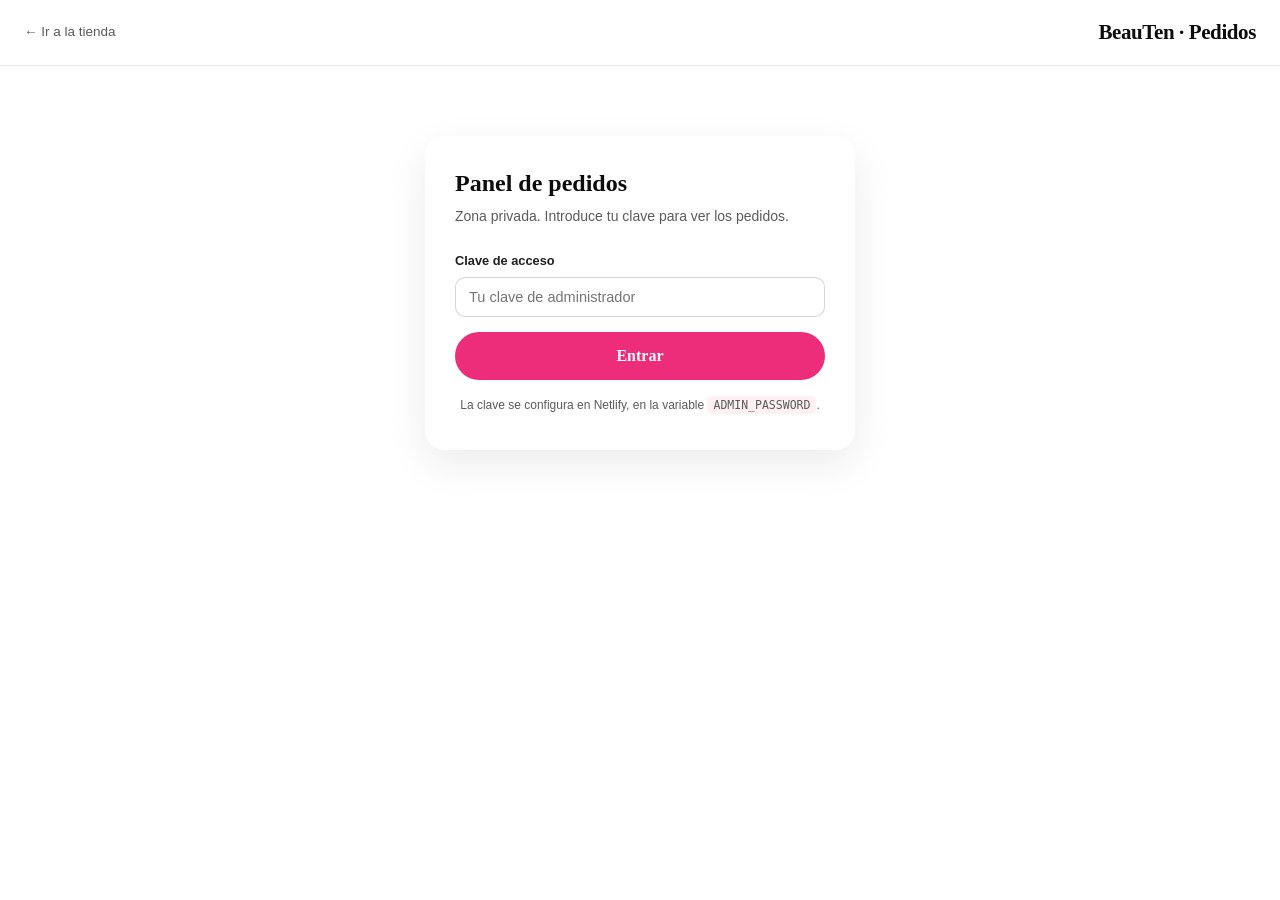
==== admin.html @ 7388a881 "BeauTen Colombia - migracion a GitHub Pages (20 productos)" ====
<!DOCTYPE html>
<html lang="es">
<head>
<meta charset="UTF-8">
<meta name="viewport" content="width=device-width, initial-scale=1">
<meta name="robots" content="noindex, nofollow">
<title>Pedidos — BeauTen</title>
<link rel="stylesheet" href="css/style.css">
</head>
<script src="js/config.js"></script>
<body data-pagina="admin">

<header class="checkout-top">
  <div class="container checkout-top-inner">
    <a href="index.html" class="checkout-volver">&larr; Ir a la tienda</a>
    <span class="checkout-marca">BeauTen · Pedidos</span>
  </div>
</header>

<main class="section admin-pagina">
  <div class="container">

    <!-- ============ ACCESO ============ -->
    <div id="acceso" class="admin-caja">
      <h1>Panel de pedidos</h1>
      <p class="admin-sub">Zona privada. Introduce tu clave para ver los pedidos.</p>
      <form id="formClave" class="admin-form">
        <label class="campo">
          <span>Clave de acceso</span>
          <input type="password" id="clave" autocomplete="current-password" required placeholder="Tu clave de administrador">
        </label>
        <div class="checkout-error" id="accesoError" hidden></div>
        <button type="submit" class="btn-pill checkout-pagar" id="btnEntrar">Entrar</button>
      </form>
      <p class="admin-nota">La clave se configura en Netlify, en la variable <code>ADMIN_PASSWORD</code>.</p>
    </div>

    <!-- ============ PANEL ============ -->
    <div id="panel" hidden>
      <div class="admin-cabecera">
        <h1>Pedidos pagados</h1>
        <div class="admin-acciones">
          <label class="admin-selector">
            Periodo
            <select id="dias">
              <option value="7">Últimos 7 días</option>
              <option value="30">Últimos 30 días</option>
              <option value="90" selected>Últimos 90 días</option>
              <option value="365">Último año</option>
            </select>
          </label>
          <button type="button" class="btn-pill btn-small" id="btnRefrescar">Actualizar</button>
          <button type="button" class="btn-pill btn-small" id="btnCsv">Exportar CSV para Dropi</button>
          <button type="button" class="btn-pill btn-small btn-secundario" id="btnSalir">Salir</button>
        </div>
      </div>

      <div class="admin-resumen" id="resumen"></div>

      <div class="admin-filtros" id="filtros">
        <button type="button" class="pill active" data-estado="all">Todos</button>
        <button type="button" class="pill" data-estado="approved">Aprobados</button>
        <button type="button" class="pill" data-estado="pending">Pendientes</button>
        <button type="button" class="pill" data-estado="rejected">Rechazados</button>
      </div>

      <div class="admin-tabla-caja">
        <table class="admin-tabla" id="tabla">
          <thead>
            <tr>
              <th>Fecha</th><th>Estado</th><th>Cliente</th><th>Teléfono</th>
              <th>Documento</th><th>Dirección</th><th>Ciudad</th><th>Productos</th><th>Total</th>
            </tr>
          </thead>
          <tbody id="cuerpo"></tbody>
        </table>
        <p class="admin-vacio" id="vacio" hidden>No hay pedidos en este periodo.</p>
      </div>
    </div>

  </div>
</main>

<script>
(function () {
  'use strict';

  var CLAVE_SESION = 'beauten_admin_clave';
  var pedidos = [];
  var filtro = 'all';

  var $ = function (id) { return document.getElementById(id); };

  function cop(n) { return '$' + Number(n || 0).toLocaleString('es-CO'); }

  function esc(s) {
    return String(s == null ? '' : s).replace(/[&<>"]/g, function (c) {
      return { '&': '&amp;', '<': '&lt;', '>': '&gt;', '"': '&quot;' }[c];
    });
  }

  function fechaBonita(f) {
    if (!f) return '—';
    var d = new Date(f);
    if (isNaN(d.getTime())) return esc(f);
    return d.toLocaleDateString('es-CO', { day: '2-digit', month: 'short' }) + ' ' +
           d.toLocaleTimeString('es-CO', { hour: '2-digit', minute: '2-digit' });
  }

  var ETIQUETA = {
    approved: { txt: 'Aprobado', cls: 'ok' },
    pending: { txt: 'Pendiente', cls: 'warn' },
    in_process: { txt: 'En proceso', cls: 'warn' },
    authorized: { txt: 'Autorizado', cls: 'warn' },
    rejected: { txt: 'Rechazado', cls: 'error' },
    cancelled: { txt: 'Cancelado', cls: 'error' },
    refunded: { txt: 'Devuelto', cls: 'error' }
  };

  function pintarResumen(r) {
    var el = $('resumen');
    if (!r) { el.innerHTML = ''; return; }
    el.innerHTML =
      tarjeta('Pedidos', r.total_pedidos, '') +
      tarjeta('Aprobados', r.aprobados, 'ok') +
      tarjeta('Pendientes', r.pendientes, 'warn') +
      tarjeta('Rechazados', r.rechazados, 'error') +
      tarjeta('Recaudado', cop(r.recaudado), 'ok') +
      (r.otros_cobros_ignorados > 0
        ? tarjeta('Otros cobros ignorados', r.otros_cobros_ignorados, '')
        : '');
  }

  function tarjeta(titulo, valor, clase) {
    return '<div class="admin-tarjeta ' + clase + '"><span>' + esc(titulo) + '</span><strong>' + esc(valor) + '</strong></div>';
  }

  function pintarTabla() {
    var visibles = pedidos.filter(function (p) {
      if (filtro === 'all') return true;
      if (filtro === 'pending') return p.estado === 'pending' || p.estado === 'in_process' || p.estado === 'authorized';
      return p.estado === filtro;
    });

    $('vacio').hidden = visibles.length > 0;

    $('cuerpo').innerHTML = visibles.map(function (p) {
      var e = ETIQUETA[p.estado] || { txt: p.estado, cls: '' };
      return '<tr>' +
        '<td>' + fechaBonita(p.fecha) + '</td>' +
        '<td><span class="estado-chip ' + e.cls + '">' + esc(e.txt) + '</span></td>' +
        '<td>' + esc(p.cliente) + '</td>' +
        '<td>' + esc(p.telefono) + '</td>' +
        '<td>' + esc(p.documento) + '</td>' +
        '<td>' + esc(p.direccion) + '</td>' +
        '<td>' + esc(p.ciudad) + (p.departamento ? ', ' + esc(p.departamento) : '') + '</td>' +
        '<td class="admin-prod">' + esc(p.items_detalle || '—') + '</td>' +
        '<td><strong>' + cop(p.monto) + '</strong></td>' +
      '</tr>';
    }).join('');
  }

  /* ---------- Exportación CSV formato oficial Dropi ---------- */
  var CSV_HEADERS = [
    'NOMBRES', 'APELLIDOS', 'DIRECCIÓN Y BARRIO', 'DEPARTAMENTO', 'CIUDAD',
    'TELÉFONO', 'ID DE PRODUCTO', 'CANTIDAD', 'PRECIO TOTAL (SIN PUNTOS NI COMAS)',
    'CON RECAUDO', 'NOTA', 'EMAIL (OPCIONAL)', 'ID DE VARIABLE (OPCIONAL)',
    'CODIGO POSTAL (OPCIONAL)', 'TRANSPORTADORA (OPCIONAL)', 'CEDULA (OPCIONAL)',
    'COLONIA (OBLIGATORIO SOLO PARA QUIKEN)', 'SEGURO (SOLO APLICA PARA ENVIA)'
  ];

  function csvEscape(v) {
    var s = v == null ? '' : String(v);
    return /[",;\n]/.test(s) ? '"' + s.replace(/"/g, '""') + '"' : s;
  }

  function partirNombre(nombre) {
    var partes = String(nombre || '').trim().split(/\s+/);
    if (partes.length === 1) return { nombres: partes[0] || '', apellidos: '' };
    return { nombres: partes[0], apellidos: partes.slice(1).join(' ') };
  }

  $('btnCsv').addEventListener('click', function () {
    var aprobados = pedidos.filter(function (p) { return p.estado === 'approved'; });
    if (!aprobados.length) {
      alert('No hay pedidos APROBADOS en este periodo. Solo se exportan los pagados.');
      return;
    }
    var filas = aprobados.map(function (p) {
      var n = partirNombre(p.cliente);
      return [
        n.nombres, n.apellidos, p.direccion, p.departamento, p.ciudad,
        p.telefono, p.item_id || '', p.item_cantidad || 1,
        String(Math.round(Number(p.monto) || 0)),
        '0',
        (p.items_detalle || '') + (p.notas ? ' | ' + p.notas : ''),
        p.email || '', '', '', '', p.documento || '', '', ''
      ].map(csvEscape).join(';');
    });
    var contenido = '\uFEFF' + CSV_HEADERS.join(';') + '\n' + filas.join('\n');
    var blob = new Blob([contenido], { type: 'text/csv;charset=utf-8;' });
    var url = URL.createObjectURL(blob);
    var a = document.createElement('a');
    a.href = url;
    a.download = 'pedidos-beauten-dropi-' + new Date().toISOString().slice(0, 10) + '.csv';
    document.body.appendChild(a);
    a.click();
    document.body.removeChild(a);
    URL.revokeObjectURL(url);
  });

  /* ---------- Carga de datos ---------- */
  function cargar(clave) {
    var dias = $('dias').value;
    return fetch(beautenUrl('/api/admin-pedidos?dias=' + encodeURIComponent(dias)), {
      headers: { 'x-admin-clave': clave }
    }).then(function (r) {
      return r.json().then(function (d) { return { ok: r.ok, status: r.status, d: d }; });
    });
  }

  function entrar(clave) {
    $('btnEntrar').disabled = true;
    $('btnEntrar').textContent = 'Comprobando…';
    $('accesoError').hidden = true;

    cargar(clave).then(function (res) {
      $('btnEntrar').disabled = false;
      $('btnEntrar').textContent = 'Entrar';

      if (!res.ok) {
        $('accesoError').textContent = (res.d && res.d.error) || 'No se pudo entrar.';
        $('accesoError').hidden = false;
        return;
      }

      try { sessionStorage.setItem(CLAVE_SESION, clave); } catch (e) {}
      pedidos = (res.d.pedidos || []).map(function (p) { return p; });
      pintarResumen(res.d.resumen);
      pintarTabla();
      $('acceso').hidden = true;
      $('panel').hidden = false;
    }).catch(function () {
      $('btnEntrar').disabled = false;
      $('btnEntrar').textContent = 'Entrar';
      $('accesoError').textContent = 'No pudimos conectar. Revisa tu conexión.';
      $('accesoError').hidden = false;
    });
  }

  $('formClave').addEventListener('submit', function (e) {
    e.preventDefault();
    entrar($('clave').value);
  });

  $('btnRefrescar').addEventListener('click', function () {
    var clave = sessionStorage.getItem(CLAVE_SESION);
    if (clave) entrar(clave);
  });

  $('dias').addEventListener('change', function () {
    var clave = sessionStorage.getItem(CLAVE_SESION);
    if (clave) entrar(clave);
  });

  $('filtros').addEventListener('click', function (e) {
    var b = e.target.closest('.pill');
    if (!b) return;
    filtro = b.dataset.estado;
    $('filtros').querySelectorAll('.pill').forEach(function (p) { p.classList.remove('active'); });
    b.classList.add('active');
    pintarTabla();
  });

  $('btnSalir').addEventListener('click', function () {
    try { sessionStorage.removeItem(CLAVE_SESION); } catch (e) {}
    pedidos = [];
    $('panel').hidden = true;
    $('acceso').hidden = false;
    $('clave').value = '';
  });

  /* Si ya había sesión, entra solo */
  var guardada = null;
  try { guardada = sessionStorage.getItem(CLAVE_SESION); } catch (e) {}
  if (guardada) entrar(guardada);
})();
</script>
</body>
</html>
---- css/style.css ----
/* ============================================================
   BeauTen Colombia — PWA
   Sistema de diseño inspirado en la plantilla "Beauten" (ThemeWolfs)
   Paleta: #FAF9F6 / #FFEFF2 / #FFF0F3 / #0C0C0C / #EE2D7A / #F2C94C
   Tipografía: Playfair Display (títulos) + Lato (cuerpo)
   ============================================================ */

:root {
  --white: #FFFFFF;
  --bg: #FAF9F6;
  --pink-bg: #FFEFF2;
  --pink-soft: #FFF0F3;
  --ink: #0C0C0C;
  --accent: #EE2D7A;
  --accent-dark: #d11f67;
  --gray-mid: #5B5B5B;
  --gray-dark: #333333;
  --star: #F2C94C;
  --dark: #202020;
  --line: #E8E2DE;
  --serif: 'Playfair Display', Georgia, serif;
  --sans: 'Lato', Arial, sans-serif;
  --radius: 20px;
  --radius-sm: 16px;
  --shadow: 0 14px 40px rgba(12, 12, 12, 0.08);
  --shadow-lg: 0 24px 60px rgba(12, 12, 12, 0.12);
  --container: 1280px;
  --header-h: 84px;
}

* { margin: 0; padding: 0; box-sizing: border-box; }
[hidden] { display: none !important; }
html { scroll-behavior: smooth; -webkit-text-size-adjust: 100%; }
body {
  font-family: var(--sans);
  font-size: 16px;
  line-height: 1.65;
  color: var(--ink);
  background: var(--white);
  overflow-x: hidden;
}
img { max-width: 100%; display: block; }
a { color: inherit; text-decoration: none; }
ul { list-style: none; }
button { font-family: inherit; cursor: pointer; border: none; background: none; }
.container { width: min(var(--container), 100% - 48px); margin-inline: auto; }
.eyebrow {
  font-family: var(--sans);
  font-size: 15px;
  font-weight: 700;
  letter-spacing: 3px;
  text-transform: uppercase;
  color: var(--accent);
  margin-bottom: 14px;
}
h1, h2, h3, h4 { font-family: var(--serif); font-weight: 700; line-height: 1.15; color: var(--ink); }
.section { padding: 96px 0; }
.section-head { text-align: center; max-width: 640px; margin: 0 auto 52px; }
.section-head h2 { font-size: clamp(30px, 4vw, 44px); }
.section-head .eyebrow { margin-bottom: 10px; }

/* ---------- Header ---------- */
.site-header {
  position: sticky; top: 0; z-index: 100;
  background: rgba(250, 249, 246, 0.92);
  backdrop-filter: blur(10px);
  -webkit-backdrop-filter: blur(10px);
  border-bottom: 1px solid rgba(12,12,12,0.06);
  height: var(--header-h);
}
.header-inner { display: flex; align-items: center; justify-content: space-between; height: 100%; gap: 16px; }
.brand img { height: 32px; width: auto; }
.main-nav ul { display: flex; gap: 30px; }
.main-nav a {
  font-size: 14.5px; font-weight: 600; letter-spacing: 0.2px;
  color: var(--ink); padding: 8px 0; position: relative;
}
.main-nav a::after {
  content: ""; position: absolute; left: 0; bottom: 2px;
  width: 0; height: 2px; border-radius: 2px;
  background: var(--accent); transition: width 0.3s ease;
}
.main-nav a:hover::after, .main-nav a.active::after { width: 100%; }
.header-actions { display: flex; align-items: center; gap: 10px; }
.icon-btn {
  width: 42px; height: 42px; border-radius: 50%;
  display: inline-flex; align-items: center; justify-content: center;
  color: var(--ink); position: relative; transition: background 0.3s;
}
.icon-btn:hover { background: var(--pink-bg); }
.cart-badge {
  position: absolute; top: 2px; right: 0;
  background: #E53935; color: #fff;
  font-size: 10px; font-weight: 700;
  min-width: 16px; height: 16px; border-radius: 8px;
  display: flex; align-items: center; justify-content: center;
  padding: 0 4px;
}
.nav-toggle {
  display: none; flex-direction: column; gap: 5px;
  width: 42px; height: 42px; border-radius: 50%;
  background: var(--accent); align-items: center; justify-content: center;
}
.nav-toggle span { width: 16px; height: 2px; background: #fff; border-radius: 2px; transition: 0.3s; }

/* ---------- Barra de promoción en movimiento ---------- */
.marquesina {
  background: var(--accent); color: #fff;
  overflow: hidden; position: relative;
}
.marquesina-track {
  display: flex; width: max-content;
  animation: marquesina-desliza 42s linear infinite;
  will-change: transform;
}
.marquesina-grupo { display: flex; align-items: center; white-space: nowrap; padding: 9px 0; }
.marquesina-grupo > span { padding: 0 16px; font-size: 12.5px; letter-spacing: 0.2px; }
.marquesina-grupo > span[aria-hidden="true"] { padding: 0; opacity: 0.55; }
.marquesina-grupo strong { font-weight: 800; }
.marquesina-reloj { font-weight: 800; font-variant-numeric: tabular-nums; }
/* El track lleva el contenido DUPLICADO: al desplazarse la mitad de su ancho
   el segundo grupo queda justo donde empezó el primero, y el bucle no salta. */
@keyframes marquesina-desliza {
  from { transform: translateX(0); }
  to { transform: translateX(-50%); }
}
@media (prefers-reduced-motion: reduce) {
  .marquesina-track { animation: none; }
}
@media (max-width: 560px) {
  .marquesina-grupo > span { font-size: 11.5px; padding: 0 12px; }
  .marquesina-grupo { padding: 8px 0; }
}

/* ---------- Botones píldora (patrón insignia) ---------- */
/* Fondo por defecto: .btn-pill define color:#fff. Sin un background,
   cualquier botón que no lleve .btn-dark/.btn-pink queda con texto
   blanco sobre fondo blanco, es decir, INVISIBLE. */
.btn-pill {
  background: var(--accent);
  display: inline-flex; align-items: center; gap: 12px;
  border-radius: 90px; padding: 12px 14px 12px 26px;
  font-family: var(--serif); font-size: 15.5px; font-weight: 600;
  color: #fff; transition: transform 0.25s ease, box-shadow 0.25s ease, background 0.25s ease;
  white-space: nowrap;
}
.btn-pill:hover { transform: translateY(-2px); }
.btn-dark { background: var(--ink); }
.btn-dark:hover { box-shadow: 0 12px 26px rgba(12,12,12,0.25); }
.btn-pink { background: var(--accent); }
.btn-pink:hover { background: var(--accent-dark); box-shadow: 0 12px 26px rgba(238,45,122,0.3); }
.btn-circle {
  width: 36px; height: 36px; border-radius: 50%;
  background: var(--accent); color: #fff;
  display: inline-flex; align-items: center; justify-content: center;
  flex: none;
}
.btn-small { padding: 8px 10px 8px 18px; font-size: 13.5px; gap: 8px; }
.btn-small .btn-circle { width: 28px; height: 28px; }
.btn-small .btn-circle svg { width: 13px; height: 13px; }
/* CTA de las tarjetas de producto: la clase .btn-comprar no estaba definida
   en el CSS, asi que el boton no tenia fondo y no se veia. */
.btn-comprar { background: var(--accent); padding: 12px 24px; justify-content: center; font-size: 14.5px; }
.btn-comprar:hover { background: var(--accent-dark); box-shadow: 0 12px 26px rgba(238,45,122,0.3); }
.btn-whatsapp { background: #25D366; padding: 14px 18px 14px 26px; font-size: 16px; }
.btn-whatsapp:hover { background: #1eb657; box-shadow: 0 12px 26px rgba(37,211,102,0.35); }
.install-app-btn {
  display: inline-flex; align-items: center; gap: 10px;
  border-radius: 90px; padding: 13px 26px;
  font-family: var(--serif); font-size: 15px; font-weight: 600;
  color: var(--ink);
  border: 1.5px solid rgba(12,12,12,0.25);
  background: var(--white);
  transition: transform 0.25s ease, border-color 0.25s ease, box-shadow 0.25s ease;
  white-space: nowrap;
}
.install-app-btn:hover { border-color: var(--accent); color: var(--accent); transform: translateY(-2px); box-shadow: 0 10px 22px rgba(238,45,122,0.12); }
.install-app-btn:disabled { opacity: 0.7; cursor: default; transform: none; border-color: rgba(12,12,12,0.15); color: var(--gray-mid); }
.text-link { font-weight: 700; font-size: 14px; color: var(--accent); }
.text-link span { transition: margin 0.25s; display: inline-block; }
.text-link:hover span { margin-left: 6px; }

/* ---------- Hero ---------- */
.hero {
  background: var(--bg);
  position: relative;
  overflow: hidden;
  padding: 90px 0 70px;
}
.hero-grid {
  display: grid;
  grid-template-columns: 1.05fr 0.95fr;
  align-items: center;
  gap: 60px;
  position: relative;
  z-index: 2;
}
.hero-copy h1 {
  font-size: clamp(38px, 5.2vw, 66px);
  letter-spacing: -1px;
  margin-bottom: 22px;
}
.hero-copy h1 em {
  font-style: italic;
  color: var(--accent);
  position: relative;
}
.hero-sub { color: var(--gray-mid); font-size: 17px; max-width: 480px; margin-bottom: 34px; }
.hero-cta { display: flex; flex-wrap: wrap; gap: 16px; margin-bottom: 36px; }
.hero-trust { display: flex; align-items: center; gap: 14px; }
.hero-trust .stars { display: flex; align-items: center; gap: 8px; }
.hero-trust .stars span { color: var(--star); font-size: 17px; letter-spacing: 2px; }
.hero-trust .stars strong { font-family: var(--serif); font-size: 18px; }
.hero-trust p { color: var(--gray-mid); font-size: 13.5px; }
.hero-media { position: relative; }
.hero-img {
  width: 100%; max-width: 560px; margin-inline: auto;
  border-radius: 260px 260px 24px 24px;
  object-fit: cover;
}
.hero-card {
  position: absolute; left: -6px; bottom: 26px;
  background: var(--white);
  border-radius: var(--radius);
  box-shadow: var(--shadow);
  padding: 16px 22px;
  display: flex; align-items: center; gap: 14px;
  max-width: 300px;
  animation: float 5s ease-in-out infinite;
}
.hero-card strong { font-family: var(--serif); font-size: 15.5px; display: block; }
.hero-card span { font-size: 12.5px; color: var(--gray-mid); }
.play-btn {
  width: 46px; height: 46px; border-radius: 50%;
  background: var(--accent); color: #fff; flex: none;
  display: flex; align-items: center; justify-content: center;
  transition: transform 0.3s;
}
.play-btn:hover { transform: scale(1.08); }
.hero-shapes .shape { position: absolute; pointer-events: none; z-index: 0; }
.hero-shapes .s1 { top: -30px; right: -10px; opacity: 0.5; }
.hero-shapes .s2 { bottom: 0; left: -40px; opacity: 0.6; }
.hero-shapes .s3 { top: 40%; right: -30px; opacity: 0.4; }
.watermark {
  position: absolute; bottom: -30px; left: 50%; transform: translateX(-50%);
  font-family: var(--serif); font-size: clamp(90px, 16vw, 220px);
  font-weight: 800; color: rgba(12,12,12,0.035);
  white-space: nowrap; user-select: none; pointer-events: none; z-index: 1;
  line-height: 1;
}
@keyframes float { 0%,100% { transform: translateY(0); } 50% { transform: translateY(-10px); } }

/* ---------- Categorías ---------- */
.cat-grid { display: grid; grid-template-columns: repeat(3, 1fr); gap: 26px; }
.cat-card {
  position: relative; border-radius: var(--radius);
  overflow: hidden; box-shadow: var(--shadow);
  aspect-ratio: 4 / 4.6;
  display: flex; flex-direction: column; justify-content: flex-end;
  transition: transform 0.35s ease, box-shadow 0.35s ease;
}
.cat-card:hover { transform: translateY(-6px); box-shadow: var(--shadow-lg); }
.cat-card img {
  position: absolute; inset: 0; width: 100%; height: 100%;
  object-fit: cover; z-index: 0; transition: transform 0.5s ease;
}
.cat-card:hover img { transform: scale(1.05); }
.cat-card::after {
  content: ""; position: absolute; inset: 0; z-index: 1;
  background: linear-gradient(180deg, rgba(12,12,12,0) 40%, rgba(12,12,12,0.55) 100%);
}
.cat-chip {
  position: absolute; top: 16px; left: 16px; z-index: 2;
  background: rgba(255,255,255,0.92); color: var(--ink);
  font-size: 11px; font-weight: 700; letter-spacing: 1px; text-transform: uppercase;
  padding: 6px 14px; border-radius: 90px;
}
.cat-card h3 { position: relative; z-index: 2; color: #fff; font-size: 24px; padding: 18px 20px 20px; }

/* ---------- Tarjetas de producto (patrón e-commerce premium) ---------- */
.trend-grid {
  display: grid;
  grid-template-columns: repeat(auto-fill, minmax(240px, 1fr));
  gap: 26px;
}
.product-card {
  background: var(--white); border-radius: var(--radius);
  overflow: hidden; box-shadow: var(--shadow);
  transition: transform 0.3s ease, box-shadow 0.3s ease;
  display: flex; flex-direction: column;
}
.product-card:hover { transform: translateY(-6px); box-shadow: var(--shadow-lg); }
.prod-img {
  display: block;
  position: relative; aspect-ratio: 1 / 1; overflow: hidden;
  background: var(--pink-soft);
}
.prod-img img {
  width: 100%; height: 100%; object-fit: cover;
  transition: transform 0.5s ease;
}
.product-card:hover .prod-img img { transform: scale(1.06); }
.prod-tag {
  position: absolute; top: 14px; left: 14px; z-index: 2;
  background: var(--accent); color: #fff;
  font-size: 11.5px; font-weight: 700; letter-spacing: 0.5px;
  padding: 5px 13px; border-radius: 90px;
  box-shadow: 0 6px 14px rgba(238,45,122,0.35);
}
.prod-body { padding: 20px 20px 22px; display: flex; flex-direction: column; gap: 8px; flex: 1; }
.prod-body h3 { font-size: 19px; font-weight: 600; }
.prod-rating { display: flex; align-items: center; gap: 8px; font-size: 13px; }
.prod-rating span { color: var(--star); letter-spacing: 1.5px; font-size: 15px; }
.prod-rating strong { font-family: var(--serif); font-size: 14px; }
.prod-rating small { color: var(--gray-mid); }
.prod-price { display: flex; align-items: baseline; gap: 10px; margin: 2px 0 10px; }
.prod-price .now { font-family: var(--serif); font-size: 22px; font-weight: 700; }
.prod-price .was { color: var(--gray-mid); text-decoration: line-through; font-size: 14px; }
.prod-body .btn-pill { margin-top: auto; align-self: flex-start; }

/* ---------- Oferta ---------- */
.offer { background: var(--pink-bg); }
.offer-card {
  background: var(--white);
  border-radius: 28px;
  box-shadow: var(--shadow);
  padding: 60px 56px;
  display: grid; grid-template-columns: 1.2fr 0.8fr;
  align-items: center; gap: 40px;
  position: relative; overflow: hidden;
}
.offer-copy h2 { font-size: clamp(28px, 3.4vw, 42px); margin-bottom: 16px; }
.offer-copy p { color: var(--gray-mid); margin-bottom: 28px; max-width: 520px; }
.offer-img { display: flex; align-items: center; justify-content: center; gap: 18px; }
.offer-img img {
  border-radius: 50%;
  width: clamp(90px, 12vw, 140px); height: clamp(90px, 12vw, 140px);
  object-fit: cover; box-shadow: var(--shadow);
  animation: float 5s ease-in-out infinite;
}
.offer-img img:nth-child(2) { animation-delay: 0.8s; transform: translateY(-14px); }
.offer-img img:nth-child(3) { animation-delay: 1.6s; }

/* ---------- Best sellers (grilla asimétrica) ---------- */
.best { background: var(--pink-bg); }
.filter-row {
  display: flex; align-items: center; justify-content: space-between;
  flex-wrap: wrap; gap: 16px; margin-bottom: 34px;
}
.filter-pills { display: flex; flex-wrap: wrap; gap: 10px; }
.pill {
  padding: 9px 22px; border-radius: 90px;
  border: 1px solid rgba(12,12,12,0.15);
  background: transparent; font-weight: 600; font-size: 13.5px;
  color: var(--ink); transition: all 0.25s ease;
}
.pill:hover { border-color: var(--accent); color: var(--accent); }
.pill.active { background: var(--accent); border-color: var(--accent); color: #fff; }
.best-grid {
  display: grid; grid-template-columns: repeat(3, 1fr);
  gap: 26px; align-items: stretch;
}
.product-card.featured { grid-row: span 2; }
.product-card.featured .prod-img { aspect-ratio: auto; flex: 1; min-height: 0; }
.product-card.hidden { display: none; }

/* ---------- CTA banner ---------- */
.cta-banner {
  background: linear-gradient(120deg, #FFF0F3 0%, #FFEFF2 55%, #ffe3ea 100%);
  border-radius: 28px;
  padding: 72px 56px;
  text-align: center;
  position: relative; overflow: hidden;
}
.cta-banner h2 { font-size: clamp(28px, 3.6vw, 44px); max-width: 720px; margin: 0 auto 16px; }
.cta-banner p:not(.eyebrow) { color: var(--gray-mid); margin-bottom: 30px; }
.cta-banner .eyebrow { margin-top: 0; }

/* ---------- Testimonios ---------- */
.testi-grid { display: grid; grid-template-columns: repeat(3, 1fr); gap: 24px; }
.testi-card { border-radius: var(--radius); overflow: hidden; position: relative; min-height: 300px; }
.testi-card.dark { background: var(--dark); }
.testi-card.light { background: var(--pink-soft); }
.testi-bg {
  position: absolute; inset: 0; width: 100%; height: 100%;
  object-fit: cover; opacity: 0.35;
}
.testi-avatar {
  position: absolute; top: 22px; left: 22px;
  width: 64px; height: 64px; border-radius: 50%;
  object-fit: cover; border: 3px solid #fff;
  box-shadow: var(--shadow);
}
.testi-inner {
  position: relative; z-index: 2;
  padding: 42px 30px 28px;
  display: flex; flex-direction: column; height: 100%;
}
.quote-mark {
  font-family: var(--serif); font-size: 64px; line-height: 0.6;
  color: var(--accent); height: 36px; display: block; margin-bottom: 18px;
}
.testi-card.dark .testi-inner p { color: #f3f3f3; }
.testi-inner p { font-size: 15px; flex: 1; margin-bottom: 22px; }
.testi-inner footer strong { font-family: var(--serif); display: block; font-size: 17px; }
.testi-card.dark footer strong { color: #fff; }
.testi-inner footer span { font-size: 12.5px; color: var(--gray-mid); }
.testi-card.dark footer span { color: #cdcdcd; }

/* ---------- Blog ---------- */
.blog-grid { display: grid; grid-template-columns: repeat(3, 1fr); gap: 26px; }
.blog-card {
  background: var(--white); border-radius: var(--radius);
  overflow: hidden; box-shadow: var(--shadow);
  transition: transform 0.3s ease, box-shadow 0.3s ease;
}
.blog-card:hover { transform: translateY(-6px); box-shadow: var(--shadow-lg); }
.blog-img { position: relative; aspect-ratio: 16 / 11; overflow: hidden; }
.blog-img img { width: 100%; height: 100%; object-fit: cover; transition: transform 0.5s ease; }
.blog-card:hover .blog-img img { transform: scale(1.06); }
.blog-chip {
  position: absolute; bottom: 14px; left: 14px;
  background: var(--accent); color: #fff;
  font-size: 11px; font-weight: 700; text-transform: uppercase; letter-spacing: 1px;
  padding: 5px 13px; border-radius: 90px;
}
.blog-body { padding: 22px 22px 26px; }
.blog-body h3 { font-size: 20px; font-weight: 600; margin-bottom: 10px; }
.blog-meta { color: var(--gray-mid); font-size: 13px; }

/* ---------- Contacto ---------- */
.contact { background: var(--bg); }
.contact-card {
  background: var(--white);
  border: 1px solid var(--line);
  border-radius: 28px;
  box-shadow: var(--shadow);
  padding: 56px;
  display: grid; grid-template-columns: 1.15fr 0.85fr;
  gap: 48px; align-items: center;
}
.contact-copy h2 { font-size: clamp(28px, 3.2vw, 40px); margin-bottom: 14px; }
.contact-copy > p { color: var(--gray-mid); margin-bottom: 26px; }
.benefits { display: grid; gap: 12px; }
.benefits li { display: flex; gap: 12px; align-items: flex-start; font-size: 15px; font-weight: 600; }
.benefits li span {
  flex: none; width: 24px; height: 24px; border-radius: 50%;
  background: var(--pink-bg); color: var(--accent);
  display: flex; align-items: center; justify-content: center;
  font-size: 13px; font-weight: 900;
}
.contact-cta { display: flex; flex-direction: column; align-items: center; gap: 16px; text-align: center; }
.contact-note { color: var(--gray-mid); font-size: 13px; }
@keyframes slideUp { from { transform: translateY(40px); opacity: 0; } to { transform: translateY(0); opacity: 1; } }

.section-sub { color: var(--gray-mid); font-size: 16px; max-width: 560px; margin: 14px auto 0; }
.cat-trust {
  display: flex; flex-wrap: wrap; justify-content: center; gap: 10px 26px;
  margin-top: 34px; padding-top: 22px;
  border-top: 1px solid rgba(12,12,12,0.08);
}
.cat-trust span { font-size: 13.5px; font-weight: 700; color: var(--gray-2); display: inline-flex; align-items: center; gap: 6px; }
.cat-trust span::before { content: ''; width: 8px; height: 8px; border-radius: 50%; background: var(--accent); }

/* ---------- Estilos de catálogo dinámico ---------- */
.product-card .prod-provider {
  font-size: 11.5px; color: var(--gray-mid); text-transform: uppercase;
  letter-spacing: 0.6px; margin-top: 2px;
}
.product-card .prod-desc {
  font-size: 13.5px; color: var(--gray-mid); line-height: 1.45; margin-top: -2px;
}
.prod-benefit {
  display: inline-flex; align-items: center; gap: 6px;
  background: var(--pink-soft); color: var(--accent-dark, #c2185b);
  font-size: 12px; font-weight: 700; padding: 5px 12px; border-radius: 90px;
}
.prod-cta-row { display: flex; flex-direction: column; gap: 8px; margin-top: auto; }
.btn-wa-code {
  font-size: 12px; color: var(--gray-mid); text-align: left;
}
.btn-wa-code strong { color: var(--ink); font-weight: 700; }
/* La tarjeta invita al clic: la imagen y el título abren el detalle del producto. */
.product-card .prod-img,
.product-card .prod-body h3 a { cursor: pointer; }
.product-card .prod-body h3 a:hover { color: var(--accent); }
.product-card .prod-img:focus-visible,
.product-card .prod-body h3 a:focus-visible {
  outline: 2px solid var(--accent); outline-offset: 3px; border-radius: 6px;
}
.prod-trust { font-size: 12px; color: var(--gray-mid); text-align: left; }

/* ============================================================
   PÁGINA DE DETALLE DE PRODUCTO (PDP)
   ============================================================ */
.pdp-pagina { padding: 28px 0 90px; background: var(--bg); }
.pdp-migas {
  font-size: 13px; color: var(--gray-mid);
  display: flex; flex-wrap: wrap; gap: 8px; margin-bottom: 22px;
}
.pdp-migas a:hover { color: var(--accent); }
.pdp-migas span[aria-hidden] { color: var(--line); }

.pdp-estado { text-align: center; padding: 70px 0; color: var(--gray-mid); }
.pdp-error h1 { font-family: var(--serif); font-size: clamp(24px, 3vw, 34px); margin-bottom: 10px; color: var(--ink); }
.pdp-error p { margin-bottom: 22px; }

.pdp-grid {
  display: grid;
  grid-template-columns: minmax(0, 1.05fr) minmax(0, 0.95fr);
  gap: 46px; align-items: start;
}

/* --- Galería --- */
.pdp-media { position: sticky; top: 24px; }
.pdp-principal {
  position: relative; border-radius: var(--radius); overflow: hidden;
  background: var(--pink-soft); aspect-ratio: 1 / 1; box-shadow: var(--shadow);
}
.pdp-principal img { width: 100%; height: 100%; object-fit: cover; }
.pdp-tag {
  position: absolute; top: 16px; left: 16px; z-index: 2;
  background: var(--accent); color: #fff;
  font-size: 11.5px; font-weight: 700; letter-spacing: 0.5px;
  padding: 6px 14px; border-radius: 90px;
  box-shadow: 0 6px 14px rgba(238,45,122,0.35);
}
.pdp-minis { display: flex; flex-wrap: wrap; gap: 10px; margin-top: 14px; }
.pdp-mini {
  width: 74px; height: 74px; padding: 0; border-radius: 14px;
  overflow: hidden; background: var(--pink-soft); border: 2px solid transparent;
}
.pdp-mini img { width: 100%; height: 100%; object-fit: cover; }
.pdp-mini.activa { border-color: var(--accent); }

/* --- Columna de venta --- */
.pdp-info { display: flex; flex-direction: column; gap: 14px; }
.pdp-titulo { font-family: var(--serif); font-size: clamp(26px, 3.1vw, 38px); line-height: 1.2; }
.pdp-rating { display: flex; align-items: center; gap: 8px; font-size: 13.5px; }
.pdp-estrellas { color: var(--star); letter-spacing: 1.5px; font-size: 16px; }
.pdp-rating strong { font-family: var(--serif); font-size: 15px; }
.pdp-rating small { color: var(--gray-mid); }

.pdp-precios { display: flex; flex-wrap: wrap; align-items: baseline; gap: 12px; }
.pdp-antes { color: var(--gray-mid); text-decoration: line-through; font-size: 16px; }
.pdp-ahora { font-family: var(--serif); font-size: clamp(30px, 3.6vw, 42px); font-weight: 700; color: var(--accent); }
.pdp-dcto {
  background: var(--pink-bg); color: var(--accent-dark);
  font-size: 12.5px; font-weight: 700; padding: 4px 12px; border-radius: 90px;
}
.pdp-cuotas { font-size: 13.5px; color: var(--gray-mid); }

.pdp-urgencia {
  background: var(--pink-bg); border: 1px solid rgba(238,45,122,0.25);
  border-radius: var(--radius-sm); padding: 14px 18px;
  display: flex; flex-direction: column; gap: 4px;
}
.pdp-urgencia strong { color: var(--accent-dark); font-size: 13.5px; text-transform: uppercase; letter-spacing: 1px; }
.pdp-urgencia > span { font-size: 13.5px; color: var(--gray-dark); }
.pdp-reloj { font-family: var(--serif); font-weight: 700; font-size: 18px; color: var(--accent-dark); }

.pdp-beneficio {
  align-self: flex-start; background: var(--pink-soft); color: var(--accent-dark);
  font-size: 15px; font-weight: 700; padding: 7px 16px; border-radius: 90px;
}
.pdp-descripcion { font-size: 15.5px; color: var(--gray-dark); line-height: 1.7; }

/* --- Resumen de confianza --- */
.pdp-confianza { display: grid; gap: 8px; margin: 2px 0; }
.pdp-confianza li { display: flex; align-items: flex-start; gap: 10px; font-size: 14.5px; color: var(--gray-dark); }
.pdp-confianza li > span { flex: none; color: #2E9E5B; font-weight: 700; }

/* --- Secciones desplegables --- */
.pdp-acordeones { display: grid; gap: 10px; margin-top: 4px; }
.pdp-acordeon {
  border: 1px solid var(--line); border-radius: var(--radius-sm);
  background: var(--white); overflow: hidden;
}
.pdp-acordeon-cab {
  width: 100%; display: flex; align-items: center; justify-content: space-between; gap: 12px;
  padding: 15px 18px; background: transparent; border: 0; cursor: pointer; text-align: left;
  font-family: var(--sans); font-size: 15px; font-weight: 700; color: var(--ink);
}
.pdp-acordeon-cab:hover { color: var(--accent); }
.pdp-mas { position: relative; flex: none; width: 16px; height: 16px; color: var(--accent); }
.pdp-mas::before,
.pdp-mas::after {
  content: ''; position: absolute; left: 0; top: 50%;
  width: 16px; height: 2px; border-radius: 2px; background: currentColor;
  transform: translateY(-50%);
}
.pdp-mas::after { transition: transform 0.2s ease; transform: translateY(-50%) rotate(90deg); }
.pdp-acordeon.abierto .pdp-mas::after { transform: translateY(-50%) rotate(0deg); }
.pdp-acordeon-panel { padding: 0 18px 18px; display: grid; gap: 12px; }
.pdp-acordeon-intro { font-size: 14.5px; color: var(--gray-dark); line-height: 1.7; }
.pdp-acordeon-cierre {
  border-top: 1px solid var(--line); padding-top: 12px;
  font-size: 12.5px; color: var(--gray-mid); line-height: 1.6;
}

/* --- Pie: métodos de pago --- */
.pdp-pie { border-top: 1px solid var(--line); background: var(--white); padding: 34px 0; }
.pdp-pagos-titulo {
  text-align: center; margin-bottom: 16px;
  font-size: 12px; font-weight: 700; letter-spacing: 1.4px; text-transform: uppercase; color: var(--gray-mid);
}
.pdp-pagos-lista { display: flex; flex-wrap: wrap; justify-content: center; gap: 10px; }
.pdp-pago {
  display: flex; flex-direction: column; align-items: center; justify-content: center; gap: 2px;
  min-width: 88px; padding: 11px 16px; border-radius: 12px;
  border: 1px solid var(--line); background: var(--bg);
}
.pdp-pago-marca { font-size: 12.5px; font-weight: 800; letter-spacing: 0.6px; color: var(--ink); }
.pdp-pago-nota { font-size: 10.5px; color: var(--gray-mid); text-align: center; }
.pdp-pie-nota { margin-top: 16px; text-align: center; font-size: 12px; color: var(--gray-mid); }
.pdp-lista { display: grid; gap: 8px; }
.pdp-lista li { display: flex; gap: 10px; font-size: 14.5px; color: var(--gray-dark); }
.pdp-lista li > span { flex: none; font-weight: 700; color: var(--accent); }
.pdp-lista-check li > span { color: #2E9E5B; }

.pdp-cta { display: flex; flex-wrap: wrap; gap: 12px; margin-top: 6px; }
.pdp-cta .btn-pill { flex: 1 1 200px; justify-content: center; text-align: center; }
.pdp-nota { font-size: 12.5px; color: var(--gray-mid); }

/* --- Barra fija inferior (solo móvil) --- */
.pdp-sticky {
  position: fixed; left: 0; right: 0; bottom: 0; z-index: 80;
  background: var(--white); border-top: 1px solid var(--line);
  box-shadow: 0 -10px 30px rgba(12,12,12,0.10);
  padding: 12px 16px calc(12px + env(safe-area-inset-bottom));
  display: none; align-items: center; gap: 14px;
}
.pdp-sticky-info { display: flex; flex-direction: column; min-width: 0; }
.pdp-sticky-nombre {
  font-size: 12.5px; color: var(--gray-mid);
  max-width: 44vw; white-space: nowrap; overflow: hidden; text-overflow: ellipsis;
}
.pdp-sticky-precio { font-family: var(--serif); font-size: 19px; font-weight: 700; color: var(--accent); }
.pdp-sticky-btn { flex: 1; justify-content: center; text-align: center; }

/* --- WhatsApp flotante --- */
.pdp-wa {
  position: fixed; right: 18px; bottom: 18px; z-index: 70;
  width: 52px; height: 52px; border-radius: 50%;
  background: #25D366; color: #fff;
  display: flex; align-items: center; justify-content: center;
  box-shadow: 0 12px 28px rgba(37,211,102,0.4);
  transition: transform 0.2s ease;
}
.pdp-wa:hover { transform: translateY(-2px); }

@media (max-width: 980px) {
  .pdp-grid { grid-template-columns: 1fr; gap: 30px; }
  .pdp-media { position: static; }
}
@media (max-width: 900px) {
  .pdp-sticky { display: flex; }
  .pdp-pagina { padding-bottom: 130px; }
  .pdp-cta { display: none; }
  .pdp-wa { bottom: 96px; }
}

/* ---------- Panel admin pedidos (solo operador) ---------- */
.admin-panel {
  margin-top: 40px; padding: 24px;
  background: #fff; border: 1px dashed rgba(238,45,122,0.4);
  border-radius: var(--radius);
}
.admin-panel h3 { font-family: var(--serif); font-size: 20px; margin-bottom: 8px; }
.admin-panel p { font-size: 13.5px; color: var(--gray-mid); margin-bottom: 14px; }
.admin-actions { display: flex; flex-wrap: wrap; gap: 10px; }
.admin-actions button {
  font-family: var(--sans); font-size: 13px; font-weight: 700;
  padding: 10px 16px; border-radius: 90px; cursor: pointer;
  border: 1.5px solid var(--ink); background: #fff; color: var(--ink);
  transition: all .25s ease;
}
.admin-actions button:hover { background: var(--ink); color: #fff; }
.btn-export { background: var(--accent) !important; border-color: var(--accent) !important; color: #fff !important; }
.btn-export:hover { background: #d11f68 !important; }

/* ---------- Modal de instalación ---------- */
.modal-backdrop {
  position: fixed; inset: 0; z-index: 300;
  background: rgba(12, 12, 12, 0.55);
  backdrop-filter: blur(4px);
  -webkit-backdrop-filter: blur(4px);
  display: flex; align-items: center; justify-content: center;
  padding: 20px;
}
.modal {
  position: relative;
  background: var(--white);
  border-radius: 24px;
  box-shadow: var(--shadow-lg);
  max-width: 480px; width: 100%;
  padding: 36px 30px 30px;
  animation: slideUp 0.35s ease;
  max-height: 90vh; overflow-y: auto;
}
.modal-close {
  position: absolute; top: 14px; right: 14px;
  width: 36px; height: 36px; border-radius: 50%;
  background: var(--pink-bg); color: var(--ink);
  font-size: 20px; line-height: 1;
  display: flex; align-items: center; justify-content: center;
}
.modal-close:hover { background: var(--pink-bg); color: var(--accent); }
.modal-icon {
  width: 64px; height: 64px; border-radius: 16px;
  margin: 0 auto 16px; box-shadow: var(--shadow);
}
.modal h3 { text-align: center; font-size: 24px; margin-bottom: 6px; }
.modal-sub { text-align: center; color: var(--gray-mid); font-size: 14px; margin-bottom: 22px; }
.modal-steps { display: grid; gap: 12px; margin-bottom: 20px; }
.step { display: flex; gap: 14px; align-items: flex-start; }
.step span {
  flex: none; width: 26px; height: 26px; border-radius: 50%;
  background: var(--ink); color: #fff;
  font-family: var(--serif); font-size: 13px; font-weight: 700;
  display: flex; align-items: center; justify-content: center;
  margin-top: 2px;
}
.step p { font-size: 14.5px; color: var(--ink); }
.modal-do { width: 100%; justify-content: center; margin-top: 6px; }
.modal-hint {
  text-align: center; font-size: 13px; color: var(--gray-mid);
  margin-top: 14px; line-height: 1.5;
}
.modal-warn {
  background: #FFF4E5; border: 1px solid #FFD9A0; color: #7a4a00;
  border-radius: 12px; padding: 12px 14px;
  font-size: 13px; line-height: 1.5; margin-bottom: 18px;
}
.modal-warn strong { color: #5c3800; }

/* ---------- Footer ---------- */
.site-footer { background: var(--dark); color: #cdcdcd; margin-top: 0; }
.footer-grid {
  display: grid; grid-template-columns: 1.4fr 1fr 1fr 1.1fr;
  gap: 44px; padding: 72px 0 56px;
}
.footer-brand p { margin: 18px 0 22px; font-size: 14.5px; color: #cdcdcd; max-width: 300px; }
.socials { display: flex; gap: 10px; }
.socials a {
  width: 40px; height: 40px; border-radius: 50%;
  background: rgba(255,255,255,0.08); color: #fff;
  display: inline-flex; align-items: center; justify-content: center;
  transition: background 0.3s, transform 0.3s;
}
.socials a:hover { background: var(--accent); transform: translateY(-3px); }
.footer-col h4 {
  font-family: var(--sans); font-size: 15px; font-weight: 700; letter-spacing: 1.5px;
  text-transform: uppercase; color: #fff; margin-bottom: 22px;
}
.footer-col ul { display: grid; gap: 12px; }
.footer-col a { font-size: 14.5px; color: #cdcdcd; transition: color 0.25s, padding-left 0.25s; }
.footer-col a:hover { color: var(--accent); padding-left: 5px; }
.legal { border-top: 1px solid rgba(255,255,255,0.1); padding: 22px 0; }
.legal .container {
  display: flex; align-items: center; justify-content: space-between;
  flex-wrap: wrap; gap: 10px;
}
.legal p { font-size: 13px; color: #9a9a9a; }
.legal a { color: #cdcdcd; }
.legal a:hover { color: var(--accent); }

/* ---------- WhatsApp flotante + back-to-top ---------- */
.wa-float {
  position: fixed; right: 20px; bottom: 24px; z-index: 150;
  width: 58px; height: 58px; border-radius: 50%;
  background: #25D366; color: #fff;
  display: flex; align-items: center; justify-content: center;
  box-shadow: 0 10px 26px rgba(37,211,102,0.45);
  transition: transform 0.3s ease;
}
.wa-float:hover { transform: scale(1.1); }
.backtop {
  position: fixed; right: 26px; bottom: 96px; z-index: 140;
  width: 44px; height: 44px; border-radius: 50%;
  background: var(--ink); color: #fff;
  font-size: 18px;
  display: flex; align-items: center; justify-content: center;
  opacity: 0; visibility: hidden; pointer-events: none;
  transition: opacity 0.3s, transform 0.3s;
}
.backtop.show { opacity: 1; visibility: visible; pointer-events: auto; }
.backtop:hover { background: var(--accent); transform: translateY(-3px); }

/* ---------- Animaciones de entrada (estilo WOW fadeInUp) ---------- */
.wow-fade { opacity: 0; transform: translateY(28px); transition: opacity 0.7s ease, transform 0.7s ease; }
.wow-fade.visible { opacity: 1; transform: translateY(0); }

/* ---------- Responsive ---------- */
@media (max-width: 1024px) {
  .hero-grid { grid-template-columns: 1fr; gap: 40px; text-align: center; }
  .hero-sub { margin-inline: auto; }
  .hero-cta, .hero-trust { justify-content: center; }
  .hero-media { max-width: 520px; margin-inline: auto; }
  .cat-grid, .best-grid, .testi-grid, .blog-grid { grid-template-columns: repeat(2, 1fr); }
  .footer-grid { grid-template-columns: 1fr 1fr; }
  .offer-card, .contact-card { grid-template-columns: 1fr; padding: 44px 32px; }
  .offer-img { margin-top: 10px; }
  .contact-card { text-align: center; }
  .contact-copy > p, .benefits { max-width: 480px; margin-inline: auto; text-align: left; }
}
@media (max-width: 768px) {
  :root { --header-h: 64px; }
  .section { padding: 64px 0; }
  .nav-toggle { display: flex; }
  .main-nav {
    position: fixed; top: var(--header-h); left: 0; right: 0;
    background: var(--white);
    box-shadow: 0 20px 40px rgba(12,12,12,0.12);
    padding: 12px 24px 24px;
    max-height: 0; overflow: hidden;
    transition: max-height 0.35s ease, padding 0.3s ease;
    border-radius: 0 0 18px 18px;
  }
  .main-nav.open { max-height: 420px; padding-top: 16px; }
  .main-nav ul { flex-direction: column; gap: 4px; }
  .main-nav a { display: block; padding: 11px 6px; font-size: 16px; }
  .header-inner { gap: 8px; }
  .header-actions { gap: 2px; }
  .brand { margin-inline: auto; order: 1; }
  .nav-toggle { order: 0; }
  .header-actions { order: 2; }
  .hero { padding: 56px 0 46px; }
  .hero-card { left: 8px; bottom: 10px; padding: 12px 16px; }
  .hero-card span { display: none; }
}
@media (max-width: 560px) {
  .container { width: calc(100% - 36px); }
  .cat-grid, .best-grid, .testi-grid, .blog-grid { grid-template-columns: 1fr; }
  .footer-grid { grid-template-columns: 1fr; gap: 34px; padding: 56px 0 40px; }
  .section-head h2 { font-size: 30px; }
  .prod-body h3 { font-size: 18px; }
  .cta-banner { padding: 52px 28px; }
  .offer-img img { width: 88px; height: 88px; }
  .legal .container { flex-direction: column; text-align: center; }
  .wa-float { right: 14px; bottom: 16px; width: 52px; height: 52px; }
  .backtop { right: 20px; bottom: 80px; }
}
@media (prefers-reduced-motion: reduce) {
  * { animation: none !important; transition: none !important; }
  html { scroll-behavior: auto; }
  .wow-fade { opacity: 1; transform: none; }
}

/* ---------- Información útil ---------- */
.info-grid { display: grid; grid-template-columns: repeat(3, 1fr); gap: 24px; }
.info-card {
  background: var(--white); border-radius: var(--radius);
  box-shadow: var(--shadow); padding: 28px 26px;
  scroll-margin-top: 100px;
}
.info-card h3 { font-size: 19px; font-weight: 600; margin-bottom: 10px; }
.info-card p { color: var(--gray-mid); font-size: 14.5px; line-height: 1.6; }
@media (max-width: 1024px) { .info-grid { grid-template-columns: repeat(2, 1fr); } }
@media (max-width: 560px) { .info-grid { grid-template-columns: 1fr; } }

/* ============================================================
   CARRITO DE COMPRAS
   ============================================================ */
.carrito-btn-header,
.carrito-btn-flotante {
  position: relative; cursor: pointer; border: 0;
  background: var(--pink-soft, #fdeef4); color: var(--dark, #2b2b2b);
  width: 42px; height: 42px; border-radius: 50%;
  display: inline-flex; align-items: center; justify-content: center;
  transition: background .2s ease, transform .2s ease;
}
.carrito-btn-header:hover,
.carrito-btn-flotante:hover { background: var(--accent, #e0699a); color: #fff; transform: translateY(-1px); }
.carrito-btn-flotante { position: fixed; right: 18px; bottom: 88px; z-index: 60; box-shadow: var(--shadow); }
.carrito-contador {
  position: absolute; top: -5px; right: -5px; min-width: 20px; height: 20px;
  border-radius: 999px; background: var(--accent, #e0699a); color: #fff;
  font-size: 11.5px; font-weight: 700; line-height: 20px; text-align: center; padding: 0 5px;
}
.carrito-contador.vacio { display: none; }

.carrito-drawer { position: fixed; inset: 0; z-index: 900; pointer-events: none; }
.carrito-drawer.abierto { pointer-events: auto; }
.carrito-overlay {
  position: absolute; inset: 0; background: rgba(20, 12, 16, .45);
  opacity: 0; transition: opacity .25s ease;
}
.carrito-drawer.abierto .carrito-overlay { opacity: 1; }
.carrito-panel {
  position: absolute; top: 0; right: 0; height: 100%; width: 100%; max-width: 420px;
  background: var(--white, #fff); display: flex; flex-direction: column;
  transform: translateX(102%); transition: transform .28s ease;
  box-shadow: -12px 0 40px rgba(0, 0, 0, .16);
}
.carrito-drawer.abierto .carrito-panel { transform: translateX(0); }
.carrito-head {
  display: flex; align-items: center; justify-content: space-between;
  padding: 20px 22px; border-bottom: 1px solid rgba(0, 0, 0, .07);
}
.carrito-head h3 { font-size: 19px; margin: 0; }
.carrito-cerrar { background: none; border: 0; font-size: 27px; line-height: 1; cursor: pointer; color: var(--gray-mid, #777); }
.carrito-items { flex: 1; overflow-y: auto; padding: 16px 22px; }
.carrito-item { display: flex; gap: 12px; padding: 13px 0; border-bottom: 1px solid rgba(0, 0, 0, .06); }
.carrito-item img { width: 62px; height: 62px; object-fit: cover; border-radius: 10px; flex-shrink: 0; }
.carrito-item-info { flex: 1; min-width: 0; }
.carrito-item-info h4 { font-size: 13.5px; margin: 0 0 4px; line-height: 1.35; }
.carrito-item-precio { font-size: 12.5px; color: var(--gray-mid, #777); margin: 0 0 7px; }
.carrito-cant { display: inline-flex; align-items: center; gap: 9px; border: 1px solid rgba(0, 0, 0, .13); border-radius: 999px; padding: 2px 8px; }
.carrito-cant button { background: none; border: 0; font-size: 15px; cursor: pointer; line-height: 1; padding: 2px 3px; color: var(--dark, #2b2b2b); }
.carrito-cant span { font-size: 13px; font-weight: 600; min-width: 14px; text-align: center; }
.carrito-item-der { display: flex; flex-direction: column; align-items: flex-end; justify-content: space-between; }
.carrito-item-der strong { font-size: 13.5px; }
.carrito-quitar { background: none; border: 0; color: #c05070; font-size: 11.5px; cursor: pointer; text-decoration: underline; padding: 0; }
.carrito-vacio { text-align: center; padding: 46px 10px; color: var(--gray-mid, #777); }
.carrito-vacio-sub { font-size: 13px; margin-top: 5px; }
.carrito-pie { padding: 18px 22px 24px; border-top: 1px solid rgba(0, 0, 0, .07); }
.carrito-total { display: flex; justify-content: space-between; align-items: baseline; margin-bottom: 10px; font-size: 15px; }
.carrito-total strong { font-size: 21px; }
.carrito-nota { font-size: 12.5px; color: var(--gray-mid, #777); margin: 0 0 13px; text-align: center; }
.carrito-pagar {
  display: flex; align-items: center; justify-content: center; text-align: center;
  background: var(--accent); padding: 14px 20px; gap: 0; font-size: 16px;
}
.carrito-pagar:hover { background: var(--accent-dark); }
.carrito-pagar.desactivado { opacity: .45; pointer-events: none; }

/* ============================================================
   CHECKOUT
   ============================================================ */
.checkout-top { background: var(--white, #fff); border-bottom: 1px solid rgba(0, 0, 0, .07); }
.checkout-top-inner { display: flex; align-items: center; justify-content: space-between; padding: 15px 0; }
.checkout-volver { font-size: 13.5px; color: var(--gray-mid, #777); }
.checkout-marca { font-family: var(--serif, Georgia, serif); font-size: 21px; font-weight: 700; letter-spacing: -.4px; }
.checkout-pagina { padding: 36px 0 70px; }
.checkout-titulo { font-size: 30px; margin: 0 0 26px; }
.checkout-sub { font-size: 17px; margin: 0 0 15px; }
.checkout-grid { display: grid; grid-template-columns: 1.35fr 1fr; gap: 40px; align-items: start; }
.checkout-form { background: var(--white, #fff); border-radius: var(--radius, 16px); box-shadow: var(--shadow); padding: 28px 26px 30px; }
.campo { display: block; margin-bottom: 15px; }
.campo > span { display: block; font-size: 12.8px; font-weight: 600; margin-bottom: 6px; color: var(--dark, #2b2b2b); }
.campo input, .campo select, .campo textarea {
  width: 100%; padding: 11px 13px; border: 1px solid rgba(0, 0, 0, .16); border-radius: 10px;
  font-family: inherit; font-size: 14.5px; background: #fff; color: inherit;
}
.campo input:focus, .campo select:focus, .campo textarea:focus {
  outline: none; border-color: var(--accent, #e0699a); box-shadow: 0 0 0 3px rgba(224, 105, 154, .13);
}
.campo-fila { display: grid; grid-template-columns: 1fr 1fr; gap: 14px; }
.pago-metodos { display: flex; gap: 12px; margin-bottom: 13px; }
.pago-chip {
  flex: 1; border: 1.5px solid var(--accent, #e0699a); border-radius: 12px;
  padding: 12px 14px; background: var(--pink-soft, #fdeef4);
}
.pago-chip strong { display: block; font-size: 14.5px; }
.pago-chip span { font-size: 11.8px; color: var(--gray-mid, #777); }
.checkout-aviso { font-size: 12.5px; color: var(--gray-mid, #777); line-height: 1.55; margin: 0 0 18px; }
.checkout-error {
  background: #fdeaea; border: 1px solid #f0b8b8; color: #9c2b2b;
  border-radius: 10px; padding: 12px 14px; font-size: 13.5px; margin-bottom: 15px;
}
.checkout-pagar {
  width: 100%; display: flex; align-items: center; justify-content: center;
  text-align: center; font-size: 16px; padding: 15px 20px; border: 0; cursor: pointer;
  background: var(--accent);
}
.checkout-pagar:hover { background: var(--accent-dark); }
.checkout-pagar:disabled { opacity: .55; cursor: not-allowed; }
.checkout-resumen { background: var(--white, #fff); border-radius: var(--radius, 16px); box-shadow: var(--shadow); padding: 26px 24px; position: sticky; top: 20px; }
.resumen-items { margin-bottom: 16px; }
.resumen-item { display: flex; gap: 11px; align-items: center; padding: 10px 0; border-bottom: 1px solid rgba(0, 0, 0, .06); }
.resumen-item img { width: 48px; height: 48px; object-fit: cover; border-radius: 9px; flex-shrink: 0; }
.resumen-item h4 { font-size: 12.8px; margin: 0 0 3px; line-height: 1.3; }
.resumen-item p { font-size: 11.8px; color: var(--gray-mid, #777); margin: 0; }
.resumen-item > strong { font-size: 13px; margin-left: auto; white-space: nowrap; }
.resumen-linea { display: flex; justify-content: space-between; font-size: 14px; padding: 7px 0; }
.resumen-total { border-top: 1px solid rgba(0, 0, 0, .09); margin-top: 7px; padding-top: 13px; font-size: 16px; }
.resumen-total strong { font-size: 22px; }
.resumen-vacio { font-size: 13.5px; color: var(--gray-mid, #777); padding: 14px 0; }
.checkout-seguir { display: block; text-align: center; font-size: 13px; margin-top: 14px; text-decoration: underline; color: var(--gray-mid, #777); }

/* ============================================================
   RESULTADO DEL PAGO
   ============================================================ */
.resultado-pagina { padding: 54px 0 80px; }
.resultado-caja { max-width: 620px; }
.resultado-estado { background: var(--white, #fff); border-radius: var(--radius, 16px); box-shadow: var(--shadow); padding: 46px 38px; text-align: center; }
.resultado-estado h1 { font-size: 26px; margin: 16px 0 10px; }
.resultado-sub { color: var(--gray-mid, #777); font-size: 14.5px; line-height: 1.6; margin: 0 0 18px; }
.resultado-nota { font-size: 13px; color: var(--gray-mid, #777); line-height: 1.6; margin: 18px 0 22px; }
.resultado-icono {
  width: 62px; height: 62px; border-radius: 50%; margin: 0 auto;
  display: flex; align-items: center; justify-content: center; font-size: 30px; font-weight: 700;
}
.resultado-icono.ok { background: #e3f6ea; color: #1f7a45; }
.resultado-icono.warn { background: #fff3e0; color: #a86616; }
.resultado-icono.error { background: #fdeaea; color: #a52a2a; }
.resultado-detalle { text-align: left; background: var(--pink-soft, #fdeef4); border-radius: 12px; padding: 16px 18px; margin-bottom: 6px; }
.detalle-linea { display: flex; justify-content: space-between; gap: 14px; font-size: 13.3px; padding: 5px 0; }
.detalle-linea span { color: var(--gray-mid, #777); }
.detalle-linea strong { text-align: right; }
.resultado-acciones { display: flex; gap: 12px; justify-content: center; flex-wrap: wrap; }
.btn-secundario { background: transparent !important; color: var(--accent, #e0699a) !important; border: 1.5px solid var(--accent, #e0699a); }
.resultado-spinner {
  width: 42px; height: 42px; margin: 0 auto 6px; border-radius: 50%;
  border: 3px solid rgba(224, 105, 154, .22); border-top-color: var(--accent, #e0699a);
  animation: girar .8s linear infinite;
}
@keyframes girar { to { transform: rotate(360deg); } }

@media (max-width: 900px) {
  .checkout-grid { grid-template-columns: 1fr; gap: 26px; }
  .checkout-resumen { position: static; }
}
@media (max-width: 560px) {
  .campo-fila { grid-template-columns: 1fr; gap: 0; }
  .pago-metodos { flex-direction: column; }
  .checkout-titulo { font-size: 25px; }
  .resultado-estado { padding: 34px 22px; }
}

/* ============================================================
   PANEL PRIVADO DE PEDIDOS
   ============================================================ */
.admin-pagina { padding: 40px 0 70px; }
.admin-caja { max-width: 430px; margin: 30px auto; background: var(--white, #fff); border-radius: var(--radius, 16px); box-shadow: var(--shadow); padding: 34px 30px; }
.admin-caja h1 { font-size: 24px; margin: 0 0 8px; }
.admin-sub { color: var(--gray-mid, #777); font-size: 14px; margin: 0 0 22px; }
.admin-form { margin: 0; }
.admin-nota { font-size: 12px; color: var(--gray-mid, #777); margin-top: 16px; text-align: center; }
.admin-nota code { background: var(--pink-soft, #fdeef4); padding: 2px 6px; border-radius: 5px; font-size: 11.5px; }

.admin-cabecera { display: flex; flex-wrap: wrap; gap: 14px; align-items: center; justify-content: space-between; margin-bottom: 20px; }
.admin-cabecera h1 { font-size: 26px; margin: 0; }
.admin-acciones { display: flex; flex-wrap: wrap; gap: 10px; align-items: center; }
.admin-selector { display: flex; align-items: center; gap: 8px; font-size: 12.5px; color: var(--gray-mid, #777); }
.admin-selector select { padding: 8px 10px; border: 1px solid rgba(0, 0, 0, .16); border-radius: 9px; font-family: inherit; font-size: 13px; }

.admin-resumen { display: grid; grid-template-columns: repeat(auto-fit, minmax(130px, 1fr)); gap: 12px; margin-bottom: 20px; }
.admin-tarjeta { background: var(--white, #fff); border-radius: 12px; box-shadow: var(--shadow); padding: 14px 16px; border-left: 4px solid rgba(0, 0, 0, .08); }
.admin-tarjeta span { display: block; font-size: 11.5px; color: var(--gray-mid, #777); margin-bottom: 4px; }
.admin-tarjeta strong { font-size: 19px; }
.admin-tarjeta.ok { border-left-color: #1f7a45; }
.admin-tarjeta.warn { border-left-color: #d08a24; }
.admin-tarjeta.error { border-left-color: #b53c3c; }

.admin-filtros { display: flex; gap: 8px; flex-wrap: wrap; margin-bottom: 14px; }

.admin-tabla-caja { background: var(--white, #fff); border-radius: var(--radius, 16px); box-shadow: var(--shadow); padding: 6px 0; overflow-x: auto; }
.admin-tabla { width: 100%; border-collapse: collapse; font-size: 13px; min-width: 900px; }
.admin-tabla th { text-align: left; font-size: 11.5px; text-transform: uppercase; letter-spacing: .4px; color: var(--gray-mid, #777); padding: 13px 14px; border-bottom: 1px solid rgba(0, 0, 0, .08); white-space: nowrap; }
.admin-tabla td { padding: 12px 14px; border-bottom: 1px solid rgba(0, 0, 0, .05); vertical-align: top; }
.admin-tabla tr:last-child td { border-bottom: 0; }
.admin-prod { max-width: 220px; font-size: 12px; color: var(--gray-mid, #777); }
.admin-vacio { text-align: center; color: var(--gray-mid, #777); font-size: 14px; padding: 34px 16px; }

.estado-chip { display: inline-block; padding: 3px 9px; border-radius: 999px; font-size: 11.5px; font-weight: 600; white-space: nowrap; }
.estado-chip.ok { background: #e3f6ea; color: #1f7a45; }
.estado-chip.warn { background: #fff3e0; color: #a86616; }
.estado-chip.error { background: #fdeaea; color: #a52a2a; }

@media (max-width: 560px) {
  .admin-cabecera h1 { font-size: 21px; }
  .admin-acciones { width: 100%; }
}

/* ============================================================
   BENEFICIOS CLAVE (tarea #107)
   Segunda franja de confianza: beneficios propios, sin comparar con
   otras tiendas y sin cifras de reseñas.
   ============================================================ */
.beneficios { background: var(--bg); scroll-margin-top: 110px; }
.beneficios-grid { display: grid; grid-template-columns: repeat(3, 1fr); gap: 24px; }
.beneficio-card {
  background: var(--white); border-radius: var(--radius);
  box-shadow: var(--shadow); padding: 30px 26px;
  border-top: 3px solid var(--accent);
}
.beneficio-card h3 { font-size: 19px; font-weight: 600; margin-bottom: 10px; }
.beneficio-card p { color: var(--gray-mid); font-size: 14.5px; line-height: 1.6; }
.beneficio-icono {
  width: 46px; height: 46px; border-radius: 50%;
  background: var(--pink-bg); color: var(--accent);
  display: flex; align-items: center; justify-content: center;
  font-size: 20px; font-weight: 900; margin-bottom: 16px;
}

/* ============================================================
   CONTADOR DE OFERTA (tarea #109)
   ============================================================ */
.oferta-contador {
  display: flex; flex-wrap: wrap; align-items: center; justify-content: center;
  gap: 18px 28px; text-align: center;
  background: var(--white); border: 1px dashed rgba(238, 45, 122, 0.45);
  border-radius: 24px; padding: 18px 26px; margin-bottom: 32px;
}
.oferta-texto { font-size: 14.5px; font-weight: 700; }
.oferta-texto span { display: block; font-weight: 400; color: var(--gray-mid); font-size: 13px; }
.oferta-reloj { display: flex; gap: 12px; }
.oferta-unidad {
  min-width: 74px; background: var(--ink); color: #fff;
  border-radius: 16px; padding: 10px 8px;
}
.oferta-unidad strong { display: block; font-family: var(--serif); font-size: 26px; line-height: 1.1; }
.oferta-unidad span { font-size: 11px; text-transform: uppercase; letter-spacing: 1px; color: #d6d6d6; }
.oferta-final {
  font-family: var(--serif); font-size: 22px; font-weight: 700;
  color: var(--accent); margin: 0;
}

/* ============================================================
   KITS QUE AHORRAN (tarea #109)
   ============================================================ */
.kits { background: var(--bg); scroll-margin-top: 110px; }
.kits-grid { display: grid; grid-template-columns: repeat(2, 1fr); gap: 26px; }
.kit-card {
  background: var(--white); border-radius: var(--radius);
  box-shadow: var(--shadow); padding: 28px 26px 30px;
  display: flex; flex-direction: column; gap: 14px;
}
.kit-card h3 { font-size: 22px; }
.kit-desc { color: var(--gray-mid); font-size: 14.5px; line-height: 1.55; }
.kit-ahorro {
  align-self: flex-start;
  background: var(--pink-soft); color: var(--accent-dark);
  font-size: 12.5px; font-weight: 700;
  padding: 5px 14px; border-radius: 90px;
}
.kit-productos { display: grid; gap: 12px; }
.kit-producto { display: flex; align-items: center; gap: 12px; }
.kit-producto img { width: 64px; height: 64px; border-radius: 12px; object-fit: cover; flex: none; }
.kit-producto h4 { font-family: var(--sans); font-size: 14px; font-weight: 600; }
.kit-producto p { font-size: 12.5px; color: var(--gray-mid); }
.kit-precios { display: flex; align-items: baseline; gap: 12px; }
.kit-antes { color: var(--gray-mid); text-decoration: line-through; font-size: 15px; }
.kit-ahora { font-family: var(--serif); font-size: 28px; font-weight: 700; }
.kit-card .btn-pill { align-self: flex-start; margin-top: auto; }
.kit-nota { font-size: 12.5px; color: var(--gray-mid); line-height: 1.5; }

/* ============================================================
   CUPÓN DE DESCUENTO EN EL CHECKOUT (tarea #108)
   ============================================================ */
.cupon-caja { margin-bottom: 22px; }
.cupon-fila { display: flex; gap: 10px; }
.cupon-fila input {
  flex: 1; min-width: 0; padding: 11px 13px;
  border: 1px solid rgba(0, 0, 0, .16); border-radius: 10px;
  font-family: inherit; font-size: 14.5px; text-transform: uppercase;
}
.cupon-fila input:focus {
  outline: none; border-color: var(--accent);
  box-shadow: 0 0 0 3px rgba(238, 45, 122, .13);
}
.cupon-aplicar { border: 0; padding: 11px 24px; justify-content: center; }
.cupon-quitar {
  background: none; border: 0; padding: 0 4px; cursor: pointer;
  font-size: 13px; color: var(--gray-mid); text-decoration: underline;
}
.cupon-aviso { font-size: 13px; margin-top: 10px; line-height: 1.5; }
.cupon-aviso.ok { color: #1f7a45; }
.cupon-aviso.error { color: #9c2b2b; }
.cupon-nota { font-size: 12.5px; color: var(--gray-mid); margin-top: 8px; line-height: 1.55; }
.resumen-descuento strong { color: #1f7a45; }

/* ---------- Responsive de las secciones nuevas ---------- */
@media (max-width: 1024px) {
  .beneficios-grid { grid-template-columns: repeat(2, 1fr); }
}
@media (max-width: 768px) {
  .kits-grid { grid-template-columns: 1fr; }
  .oferta-unidad { min-width: 64px; }
  .oferta-unidad strong { font-size: 22px; }
  .kit-card .btn-pill { align-self: stretch; justify-content: center; }
}
@media (max-width: 560px) {
  .beneficios-grid, .kits-grid { grid-template-columns: 1fr; }
  .oferta-contador { padding: 16px 14px; gap: 14px; }
  .oferta-reloj { gap: 6px; }
  .oferta-unidad { min-width: 0; flex: 1; padding: 8px 4px; border-radius: 12px; }
  .oferta-unidad strong { font-size: 19px; }
  .oferta-unidad span { font-size: 9.5px; letter-spacing: .5px; }
  .kit-ahora { font-size: 24px; }
  .cupon-fila { flex-direction: column; }
  .cupon-aplicar { width: 100%; }
}

/* ============================================================
   BANNER DEL CUPÓN
   ============================================================ */
.cupon-banner { background: var(--accent, #e0699a); color: #fff; }
.cupon-banner-inner {
  display: flex; align-items: center; justify-content: center;
  gap: 18px; flex-wrap: wrap; padding: 14px 0;
}
.cupon-texto strong { display: block; font-size: 15px; }
.cupon-texto span { font-size: 12.5px; opacity: .92; }
.cupon-codigo {
  display: inline-flex; flex-direction: column; align-items: center; gap: 1px;
  background: rgba(255, 255, 255, .16); border: 1.5px dashed rgba(255, 255, 255, .75);
  color: #fff; border-radius: 10px; padding: 8px 20px; cursor: pointer;
  font-family: inherit; transition: background .2s ease;
}
.cupon-codigo:hover { background: rgba(255, 255, 255, .28); }
.cupon-codigo span { font-size: 16px; font-weight: 700; letter-spacing: 1.2px; }
.cupon-codigo small { font-size: 10.5px; opacity: .9; }
@media (max-width: 560px) {
  .cupon-banner-inner { flex-direction: column; gap: 10px; text-align: center; }
}

/* ============================================================
   BARRA DE CONFIANZA (justo debajo del banner principal)
   Va en blanco para despegarla del hero, que es color --bg.
   ============================================================ */
.barra-confianza {
  background: var(--white);
  border-top: 1px solid var(--line);
  border-bottom: 1px solid var(--line);
}
.barra-confianza-grid {
  display: grid;
  grid-template-columns: repeat(4, 1fr);
  align-items: stretch;
}
.barra-confianza-item {
  display: flex; align-items: center; gap: 13px;
  padding: 20px 22px;
  border-left: 1px solid var(--line);
}
.barra-confianza-item:first-child { border-left: none; }
.barra-confianza-item svg { flex: none; color: var(--accent); }
.barra-confianza-item strong {
  display: block;
  font-family: var(--sans);
  font-size: 11px; font-weight: 900;
  letter-spacing: 1.3px; text-transform: uppercase;
  color: var(--ink); margin-bottom: 3px;
}
.barra-confianza-item span {
  display: block;
  font-size: 12.5px; line-height: 1.4;
  color: var(--gray-mid);
}
/* Al bajar a 2 columnas se reordenan las líneas separadoras */
@media (max-width: 900px) {
  .barra-confianza-grid { grid-template-columns: repeat(2, 1fr); }
  .barra-confianza-item { padding: 18px 16px; }
  .barra-confianza-item:nth-child(odd) { border-left: none; }
  .barra-confianza-item:nth-child(n+3) { border-top: 1px solid var(--line); }
}
@media (max-width: 560px) {
  .barra-confianza-item { gap: 11px; padding: 15px 12px; }
  .barra-confianza-item svg { width: 22px; height: 22px; }
  .barra-confianza-item strong { font-size: 10.5px; letter-spacing: 1px; }
  .barra-confianza-item span { font-size: 11.5px; }
}

/* ============================================================
   BANNER DE DESCUENTO (debajo de los 3 favoritos)
   Un solo banner ancho con el diseño de referencia: fondo rosa con
   degradado, imagen a la izquierda y mensaje con botón a la derecha.
   ============================================================ */
.bd-card {
  position: relative;
  display: grid;
  grid-template-columns: 38fr 62fr;
  align-items: center;
  gap: 34px;
  padding: 30px 46px 30px 30px;
  border-radius: 20px;
  overflow: hidden;
  background: radial-gradient(ellipse at 30% 50%, #F2689C 0%, #EE2D7A 45%, #C01E63 100%);
  color: #fff;
}
/* Una luz suave en la esquina y un velo oscuro hacia el lado del texto,
   como el degradado del ejemplo. El velo además sube el contraste del
   texto blanco, que sobre rosa vivo se queda corto. */
.bd-card::before {
  content: '';
  position: absolute; inset: 0;
  background:
    radial-gradient(circle at 93% 9%, rgba(255, 255, 255, .16), transparent 40%),
    linear-gradient(90deg, rgba(58, 0, 26, 0) 34%, rgba(58, 0, 26, .26) 100%);
  pointer-events: none;
}
.bd-media {
  position: relative;
  background: #fff;
  border-radius: 16px;
  padding: 14px;
  box-shadow: 0 18px 40px rgba(88, 0, 38, .26);
}
.bd-media img {
  width: 100%; height: auto; max-height: 250px;
  object-fit: contain; display: block;
}
.bd-texto { position: relative; }
.bd-etiqueta {
  font-family: var(--sans);
  font-size: 11px; font-weight: 700;
  letter-spacing: 2.4px; text-transform: uppercase;
  color: rgba(255, 255, 255, .86);
  margin-bottom: 10px;
}
.bd-titulo {
  font-family: var(--serif);
  font-size: clamp(34px, 5vw, 60px);
  line-height: 1.02; font-weight: 700;
  color: #fff; margin-bottom: 12px;
}
.bd-sub {
  font-size: 15px; line-height: 1.5;
  color: rgba(255, 255, 255, .95);
  max-width: 470px; margin-bottom: 22px;
}
.bd-sub strong {
  color: #fff; letter-spacing: .5px;
  border-bottom: 2px solid rgba(255, 255, 255, .6);
  padding-bottom: 1px;
}
.bd-btn {
  display: inline-flex; align-items: center; gap: 10px;
  background: #fff; color: #C81E66;
  font-family: var(--sans);
  font-size: 12px; font-weight: 700;
  letter-spacing: 1.6px; text-transform: uppercase;
  padding: 15px 28px; border-radius: 999px;
  transition: transform .2s ease, box-shadow .2s ease;
}
.bd-btn:hover { transform: translateY(-2px); box-shadow: 0 12px 26px rgba(88, 0, 38, .3); }
@media (max-width: 900px) {
  .bd-card {
    grid-template-columns: 1fr;
    gap: 22px; padding: 26px;
    text-align: center;
  }
  .bd-media { max-width: 240px; margin-inline: auto; }
  .bd-sub { margin-inline: auto; }
  .bd-titulo { font-size: clamp(30px, 8vw, 44px); }
}

/* ============================================================
   MODAL DE DESCUENTO (se abre solo al entrar a la página)
   Reutiliza .modal-backdrop, .modal y .modal-close de la casa; aquí
   solo se le da la forma de dos columnas del diseño de referencia:
   foto a la izquierda, mensaje y botón a la derecha.
   ============================================================ */
.modal-promo {
  max-width: 760px;
  padding: 0;
  overflow: hidden;
  display: grid;
  grid-template-columns: 42fr 58fr;
  align-items: stretch;
}
.promo-foto { background: var(--pink-bg); }
.promo-foto img {
  width: 100%; height: 100%;
  object-fit: cover; object-position: center top;
  display: block;
}
/* La columna de texto puede desplazarse sola si la pantalla es muy baja,
   así el modal nunca se corta. */
.promo-info {
  padding: 42px 34px 34px;
  align-self: center;
  max-height: 90vh; overflow-y: auto;
}
.promo-eyebrow {
  font-family: var(--sans);
  font-size: 11.5px; font-weight: 700;
  letter-spacing: 2.2px; text-transform: uppercase;
  color: var(--accent); margin-bottom: 12px;
}
.modal-promo h3 {
  text-align: left;
  font-size: clamp(23px, 3vw, 31px);
  line-height: 1.15; margin-bottom: 12px;
}
.promo-texto {
  font-size: 14.5px; line-height: 1.55;
  color: var(--gray-mid); margin-bottom: 18px;
}
.promo-codigo {
  display: flex; flex-direction: column; align-items: center; gap: 2px;
  width: 100%; margin-bottom: 16px;
  background: var(--pink-bg);
  border: 1.5px dashed var(--accent);
  color: var(--accent-dark);
  border-radius: 12px; padding: 12px 18px; cursor: pointer;
  font-family: inherit; transition: background .2s ease;
}
.promo-codigo:hover { background: var(--pink-soft); }
.promo-codigo span { font-size: 19px; font-weight: 700; letter-spacing: 2px; }
.promo-codigo small { font-size: 10.5px; color: var(--gray-mid); }
.promo-cta {
  display: flex; align-items: center; justify-content: center;
  width: 100%;
}
@media (max-width: 700px) {
  .modal-promo { grid-template-columns: 1fr; max-width: 420px; }
  .promo-foto { height: 168px; }
  .promo-info { padding: 26px 22px 24px; }
  .modal-promo h3 { font-size: 23px; }
}

/* ============================================================
   MÉTODOS DE PAGO EN EL PIE DE LA PORTADA
   Reutiliza las fichas .pdp-pago que ya usa la página de producto, pero
   adaptadas al fondo oscuro del pie. Solo los métodos que la tienda
   acepta de verdad: PSE, Visa, Mastercard y American Express.

   Contraste subido a petición de la clienta (12 sep 2026). El fondo del
   pie es #202020. Ratios medidos (WCAG AA pide 4,5:1 en texto normal):
     · relleno de la ficha vs pie ..... 1,55:1
     · borde de la ficha vs pie ....... 3,10:1  (antes 1,67 -> era lo que
                                                 hacía que las fichas casi
                                                 no se vieran)
     · PSE/VISA (blanco) ............. 10,53:1
     · notas ("Pasarela segura") ...... 7,98:1  (antes 4,89)
     · título "Métodos de pago" ...... 16,29:1  (antes 10,25)
     · nota final .................... 10,99:1  (antes 5,79)
   ============================================================ */
.pie-pagos {
  padding: 32px 0 10px;
  border-top: 1px solid rgba(255, 255, 255, .16);
}
.site-footer .pdp-pagos-titulo { color: #ffffff; letter-spacing: 1.6px; }
.site-footer .pdp-pie-nota { color: #d4d4d4; }

/* Fila de logos de pago. Cada SVG ya trae su propio recuadro blanco con
   sombra, así que sobre el pie oscuro resaltan sin necesidad de más. Se
   escalan un poco para que se lean bien también en el móvil. */
.pago-logos {
  display: flex; flex-wrap: wrap; align-items: center; justify-content: center;
  gap: 10px; margin: 0; padding: 0; list-style: none;
}
.pago-logos li { display: flex; }
.pago-logos svg { display: block; width: 48px; height: 30px; }
@media (max-width: 400px) {
  .pago-logos { gap: 8px; }
  .pago-logos svg { width: 44px; height: 28px; }
}

/* ============================================================
   AVISO ROTATIVO (pastilla flotante que aparece y se va)
   Va abajo a la IZQUIERDA a propósito: los botones flotantes de
   WhatsApp y subir están abajo a la derecha, así no se pisan.
   No captura clics (pointer-events: none): solo informa.
   ============================================================ */
.aviso-rotativo {
  position: fixed;
  left: 20px; bottom: 24px;
  z-index: 140;
  max-width: 330px;
  background: var(--pink-bg);
  color: var(--accent-dark);
  border: 1px solid rgba(238, 45, 122, .35);
  border-radius: 999px;
  padding: 11px 20px;
  box-shadow: 0 12px 28px rgba(88, 0, 38, .18);
  opacity: 0;
  transform: translateY(10px);
  transition: opacity .4s ease, transform .4s ease;
  pointer-events: none;
}
.aviso-rotativo.visible { opacity: 1; transform: translateY(0); }
.aviso-texto {
  margin: 0;
  font-family: var(--sans);
  font-size: 13.5px; font-weight: 700;
  line-height: 1.3; text-align: center;
}
@media (max-width: 560px) {
  /* Se deja libre la franja derecha para el botón de WhatsApp */
  .aviso-rotativo {
    left: 14px; right: 84px; bottom: 20px;
    max-width: none;
    padding: 10px 16px;
    border-radius: 18px;
  }
  .aviso-texto { font-size: 12.5px; }
}
@media (prefers-reduced-motion: reduce) {
  .aviso-rotativo { transition: none; }
}

/* ============================================================
   CARRUSEL PRINCIPAL
   Adaptado del carrusel de la otra tienda de la clienta, con la identidad
   de BeauTen: fondo rosa con degradado, tipografía y botones de la casa.
   Reutiliza .hero-grid, .hero-copy, .hero-sub, .hero-cta, .hero-trust,
   .hero-card, .play-btn y .btn-pill, así que no duplica estilos.
   ============================================================ */
.hero-carrusel {
  position: relative;
  overflow: hidden;
  background: linear-gradient(135deg, #FFF2F6 0%, var(--bg) 46%, #FFF7FA 100%);
  padding: 84px 0 104px;
}
.carrusel-viewport { overflow: hidden; }
.carrusel-track {
  display: flex;
  transition: transform .6s cubic-bezier(.55, .06, .28, 1);
  will-change: transform;
}
.carrusel-slide { min-width: 100%; flex: none; }

/* La etiqueta ovalada del ejemplo, con el rosa de la marca */
.hero-badge {
  display: inline-block;
  background: var(--white);
  border: 1px solid var(--accent);
  color: var(--accent);
  border-radius: 999px;
  padding: 7px 18px;
  font-size: 11.5px; font-weight: 700;
  letter-spacing: 1.6px; text-transform: uppercase;
  margin-bottom: 20px;
}

/* Línea grande de la lámina del envío */
.slide-bajada {
  font-family: var(--serif);
  font-size: clamp(21px, 2.6vw, 30px);
  font-weight: 700;
  color: var(--accent);
  margin-bottom: 16px;
}

/* Furgoneta dibujada a medida */
.hero-van { display: block; width: 100%; max-width: 470px; margin-inline: auto; }

/* Recuadros de la lámina del descuento, como en el ejemplo */
.slide-ofertas {
  display: flex; flex-wrap: wrap; align-items: center;
  gap: 14px; margin-bottom: 20px;
}
.oferta-caja {
  background: var(--white);
  border: 2px solid var(--ink);
  border-radius: 14px;
  padding: 12px 20px;
  font-size: 15px; font-weight: 800;
  letter-spacing: .5px; color: var(--ink);
}
.oferta-mas { font-family: var(--serif); font-size: 26px; font-weight: 700; color: var(--accent); }
.slide-codigo { font-weight: 800; letter-spacing: 1.6px; color: var(--accent); }
.hero-img--suave { border-radius: 24px; max-width: 440px; }

/* ============================================================
   LÁMINA DEL VIDEO (la primera del carrusel)
   Video a 16:9 —el formato original del archivo, así que no se recorta— y
   encima, a la IZQUIERDA, el texto de bienvenida.
   La modelo va en la mitad derecha del video, así que el lado izquierdo es
   el sitio natural para el texto: no la tapa.
   ============================================================ */
.slide-video {
  position: relative;
  border-radius: 24px;
  overflow: hidden;
  background: var(--pink-soft);
  box-shadow: 0 22px 54px rgba(88, 0, 38, .14);
}
.slide-video-el {
  display: block;
  width: 100%;
  aspect-ratio: 16 / 9;
  object-fit: cover;
  object-position: center;
}

/* Velo blanco que se desvanece hacia la derecha: hace legible el texto
   sobre el video sin llegar a taparlo. El fondo del video es claro, así que
   el texto oscuro se lee bien encima. */
.video-texto {
  position: absolute;
  left: 0; top: 0; bottom: 0;
  width: 54%;
  display: flex;
  flex-direction: column;
  justify-content: center;
  align-items: flex-start;
  /* 70px de aire a la izquierda para no chocar con la flecha del carrusel */
  padding: 40px 28px 40px 70px;
  background: linear-gradient(90deg,
              rgba(255, 255, 255, .93) 0%,
              rgba(255, 255, 255, .74) 58%,
              rgba(255, 255, 255, 0) 100%);
  /* Aparece solo a los 2,5 s. Es una animación de CSS con retardo, así que
     funciona aunque el JavaScript no cargue. */
  animation: videoTextoEntra .8s cubic-bezier(.22, .7, .3, 1) 2.5s both;
}
.video-etiqueta {
  font-family: var(--sans);
  font-size: 11px; font-weight: 700;
  letter-spacing: 1.8px; text-transform: uppercase;
  color: var(--accent);
  margin-bottom: 12px;
}
.video-titular {
  font-family: var(--serif);
  font-size: clamp(26px, 3.4vw, 46px);
  line-height: 1.08; font-weight: 700;
  color: var(--ink);
  max-width: 460px;
  margin-bottom: 12px;
}
.video-sub {
  font-size: 14.5px; line-height: 1.5;
  color: var(--gray-dark);
  max-width: 420px;
  margin-bottom: 20px;
}
@keyframes videoTextoEntra {
  from { opacity: 0; transform: translateY(22px); }
  to   { opacity: 1; transform: none; }
}

/* En pantalla pequeña el texto baja y se pone DEBAJO del video: encima de
   un video de 16:9 en un móvil no cabe nada que se pueda leer. */
@media (max-width: 768px) {
  .slide-video { border-radius: 18px; }
  .video-texto {
    position: static;
    width: 100%;
    align-items: center;
    text-align: center;
    padding: 20px 20px 24px;
    background: var(--white);
    animation-delay: 1.6s;
  }
  .video-titular { font-size: 23px; }
  .video-sub { font-size: 13px; }
}
@media (prefers-reduced-motion: reduce) {
  /* Con "menos movimiento" el texto aparece de una vez, sin animación */
  .video-texto { animation: none; opacity: 1; }
}

/* Flechas: círculos blancos con la punta fina, como el ejemplo */
.carrusel-flecha {
  position: absolute; top: 50%; transform: translateY(-50%);
  width: 44px; height: 44px; border-radius: 50%;
  background: rgba(255, 255, 255, .94);
  border: 1px solid var(--line);
  color: var(--ink); cursor: pointer; z-index: 5;
  display: flex; align-items: center; justify-content: center;
  box-shadow: 0 8px 20px rgba(88, 0, 38, .12);
  transition: background .25s ease, color .25s ease, border-color .25s ease;
}
.carrusel-flecha:hover { background: var(--accent); color: #fff; border-color: var(--accent); }
.carrusel-flecha--prev { left: 18px; }
.carrusel-flecha--next { right: 18px; }

/* Puntos: el activo se estira en cápsula, como el ejemplo */
.carrusel-puntos {
  position: absolute; left: 50%; bottom: 34px; transform: translateX(-50%);
  display: flex; align-items: center; gap: 9px; z-index: 5;
}
.carrusel-puntos button {
  width: 9px; height: 9px; padding: 0;
  border-radius: 999px;
  border: 1.5px solid var(--accent);
  background: transparent; cursor: pointer;
  transition: width .3s ease, background .3s ease;
}
.carrusel-puntos button[aria-current="true"] { width: 26px; background: var(--accent); }

@media (max-width: 1024px) {
  .hero-carrusel { padding: 62px 0 98px; }
}
@media (max-width: 768px) {
  .hero-carrusel { padding: 50px 0 92px; }
  /* En el móvil se desliza con el dedo, así que las flechas sobran */
  .carrusel-flecha { display: none; }
  .hero-van { max-width: 330px; }
  .oferta-caja { font-size: 14px; padding: 10px 16px; }
}
@media (prefers-reduced-motion: reduce) {
  .carrusel-track { transition: none; }
}
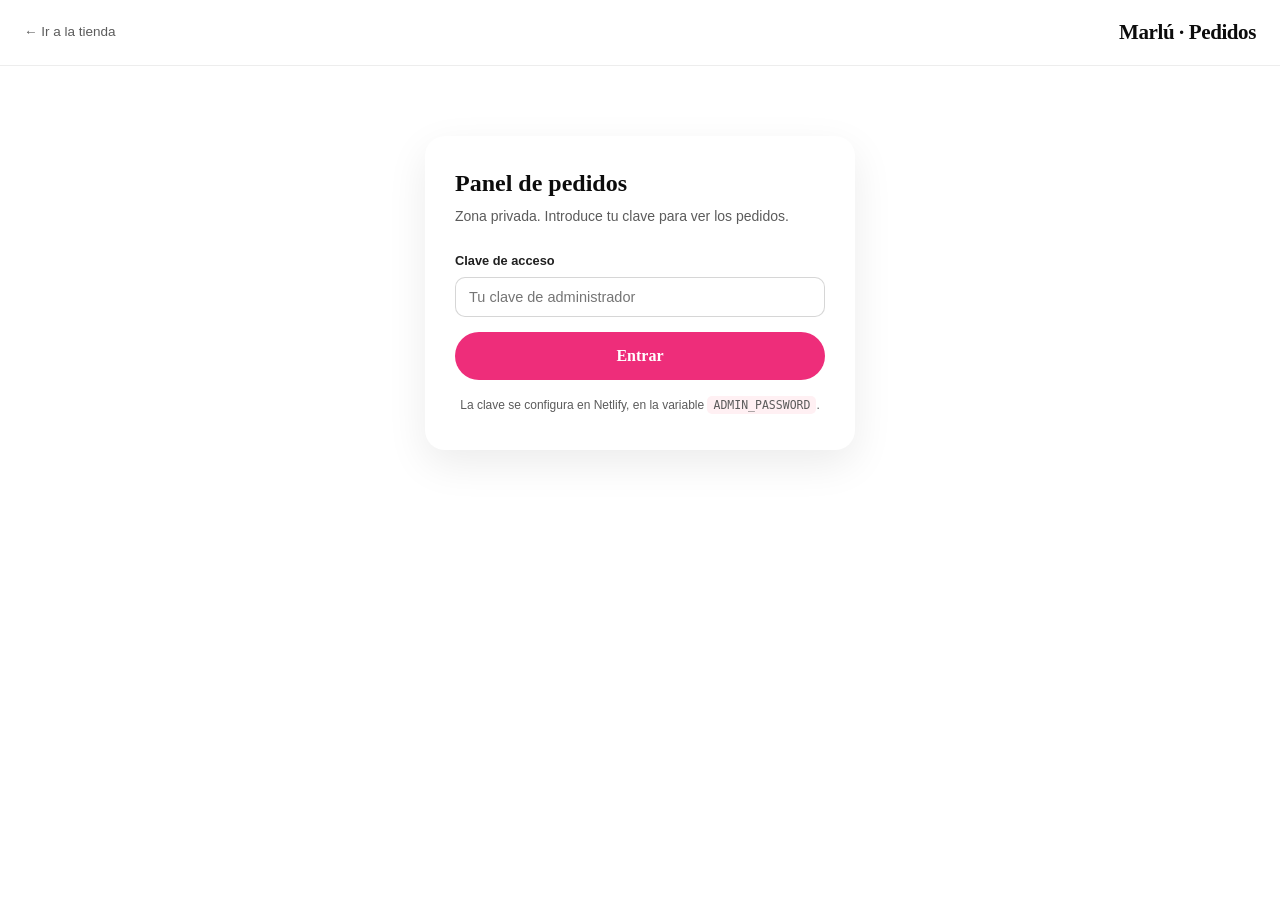
==== commit faa4862c: "Aplicar marca Marlu: nuevo logo y nombre en toda la app" ====
--- a/admin.html
+++ b/admin.html
@@ -4,7 +4,7 @@
 <meta charset="UTF-8">
 <meta name="viewport" content="width=device-width, initial-scale=1">
 <meta name="robots" content="noindex, nofollow">
-<title>Pedidos — BeauTen</title>
+<title>Pedidos — Marlú</title>
 <link rel="stylesheet" href="css/style.css">
 </head>
 <script src="js/config.js"></script>
@@ -13,7 +13,7 @@
 <header class="checkout-top">
   <div class="container checkout-top-inner">
     <a href="index.html" class="checkout-volver">&larr; Ir a la tienda</a>
-    <span class="checkout-marca">BeauTen · Pedidos</span>
+    <span class="checkout-marca">Marlú · Pedidos</span>
   </div>
 </header>
 
--- a/css/style.css
+++ b/css/style.css
@@ -1,5 +1,5 @@
 /* ============================================================
-   BeauTen Colombia — PWA
+   Marlú Colombia — PWA
    Sistema de diseño inspirado en la plantilla "Beauten" (ThemeWolfs)
    Paleta: #FAF9F6 / #FFEFF2 / #FFF0F3 / #0C0C0C / #EE2D7A / #F2C94C
    Tipografía: Playfair Display (títulos) + Lato (cuerpo)
@@ -1487,7 +1487,7 @@
 /* ============================================================
    CARRUSEL PRINCIPAL
    Adaptado del carrusel de la otra tienda de la clienta, con la identidad
-   de BeauTen: fondo rosa con degradado, tipografía y botones de la casa.
+   de Marlú: fondo rosa con degradado, tipografía y botones de la casa.
    Reutiliza .hero-grid, .hero-copy, .hero-sub, .hero-cta, .hero-trust,
    .hero-card, .play-btn y .btn-pill, así que no duplica estilos.
    ============================================================ */
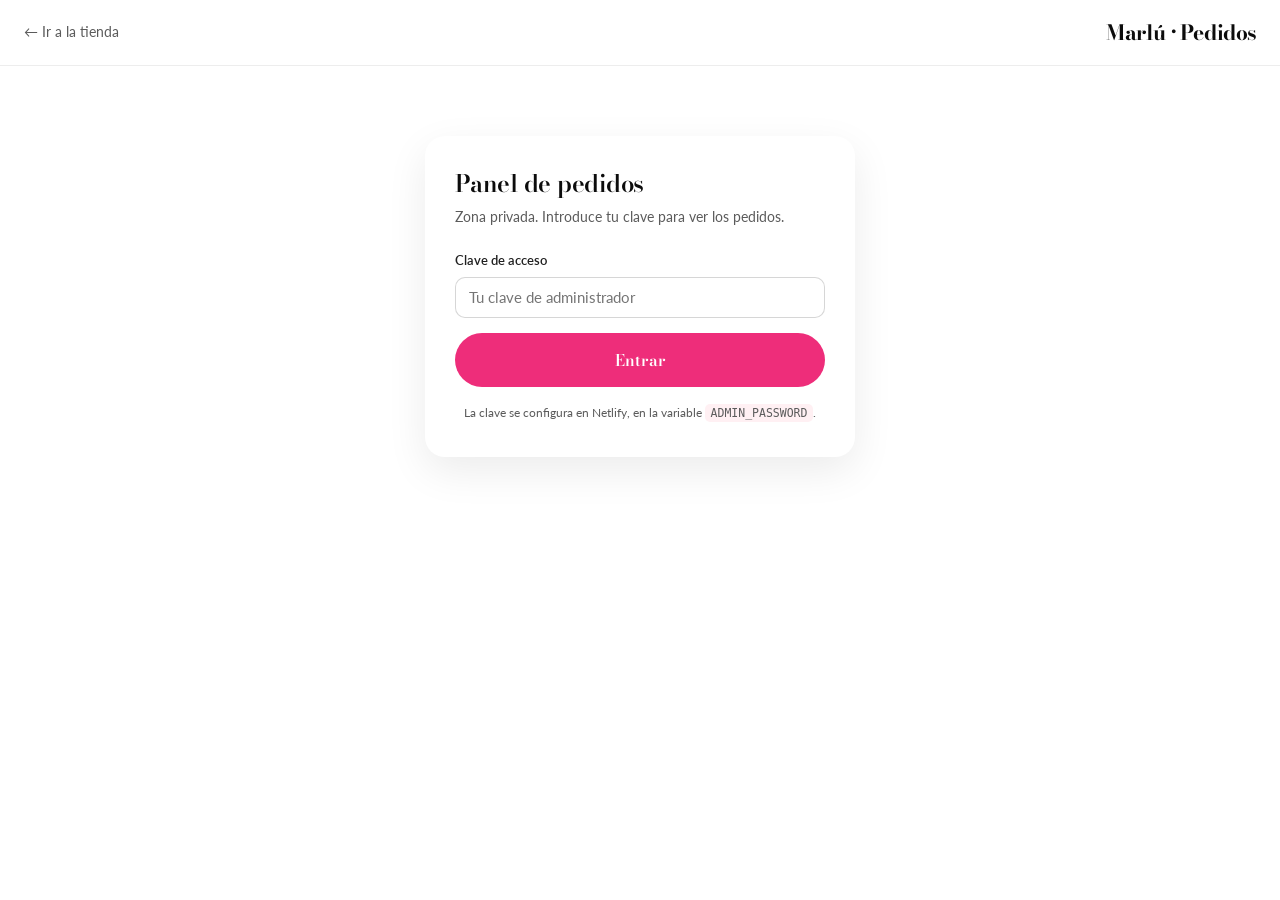
==== commit 01f8cae8: "Tipografia: serif editorial de alto contraste (Bodoni Moda) en titulares y en el nombre Marlu; carga" ====
--- a/admin.html
+++ b/admin.html
@@ -5,6 +5,9 @@
 <meta name="viewport" content="width=device-width, initial-scale=1">
 <meta name="robots" content="noindex, nofollow">
 <title>Pedidos — Marlú</title>
+<link rel="preconnect" href="https://fonts.googleapis.com">
+<link rel="preconnect" href="https://fonts.gstatic.com" crossorigin>
+<link href="https://fonts.googleapis.com/css2?family=Bodoni+Moda:ital,opsz,wght@0,6..96,400..900;1,6..96,400..900&family=Lato:wght@100..900&display=swap" rel="stylesheet">
 <link rel="stylesheet" href="css/style.css">
 </head>
 <script src="js/config.js"></script>
--- a/css/style.css
+++ b/css/style.css
@@ -18,14 +18,15 @@
   --star: #F2C94C;
   --dark: #202020;
   --line: #E8E2DE;
-  --serif: 'Playfair Display', Georgia, serif;
+  /* Serif editorial de alto contraste (referencia: Raving). */
+  --serif: 'Bodoni Moda', Georgia, serif;
   --sans: 'Lato', Arial, sans-serif;
   --radius: 20px;
   --radius-sm: 16px;
   --shadow: 0 14px 40px rgba(12, 12, 12, 0.08);
   --shadow-lg: 0 24px 60px rgba(12, 12, 12, 0.12);
   --container: 1280px;
-  --header-h: 84px;
+  --header-h: 106px;
 }
 
 * { margin: 0; padding: 0; box-sizing: border-box; }
@@ -53,7 +54,15 @@
   color: var(--accent);
   margin-bottom: 14px;
 }
-h1, h2, h3, h4 { font-family: var(--serif); font-weight: 700; line-height: 1.15; color: var(--ink); }
+h1, h2, h3, h4 {
+  font-family: var(--serif);
+  /* 600 mejor que 700: con un contraste tan alto, el peso grueso
+     engorda los trazos finos y el titular pierde la elegancia. */
+  font-weight: 600;
+  line-height: 1.15;
+  letter-spacing: -0.01em;
+  color: var(--ink);
+}
 .section { padding: 96px 0; }
 .section-head { text-align: center; max-width: 640px; margin: 0 auto 52px; }
 .section-head h2 { font-size: clamp(30px, 4vw, 44px); }
@@ -69,7 +78,16 @@
   height: var(--header-h);
 }
 .header-inner { display: flex; align-items: center; justify-content: space-between; height: 100%; gap: 16px; }
-.brand img { height: 32px; width: auto; }
+.brand { display: inline-flex; align-items: center; gap: 11px; }
+.brand-marca { height: 46px; width: auto; flex: none; }
+.brand-texto {
+  font-family: var(--serif);
+  font-size: 31px;
+  font-weight: 600;
+  line-height: 1;
+  letter-spacing: -0.6px;
+  color: var(--accent-dark);
+}
 .main-nav ul { display: flex; gap: 30px; }
 .main-nav a {
   font-size: 14.5px; font-weight: 600; letter-spacing: 0.2px;
@@ -124,6 +142,7 @@
   from { transform: translateX(0); }
   to { transform: translateX(-50%); }
 }
+
 @media (prefers-reduced-motion: reduce) {
   .marquesina-track { animation: none; }
 }
@@ -740,6 +759,9 @@
   display: grid; grid-template-columns: 1.4fr 1fr 1fr 1.1fr;
   gap: 44px; padding: 72px 0 56px;
 }
+.footer-brand .brand-pie { display: inline-flex; align-items: center; gap: 10px; }
+.footer-brand .brand-pie .brand-marca { height: 40px; }
+.footer-brand .brand-pie .brand-texto { color: var(--white); font-size: 27px; }
 .footer-brand p { margin: 18px 0 22px; font-size: 14.5px; color: #cdcdcd; max-width: 300px; }
 .socials { display: flex; gap: 10px; }
 .socials a {
@@ -805,7 +827,7 @@
   .contact-copy > p, .benefits { max-width: 480px; margin-inline: auto; text-align: left; }
 }
 @media (max-width: 768px) {
-  :root { --header-h: 64px; }
+  :root { --header-h: 76px; }
   .section { padding: 64px 0; }
   .nav-toggle { display: flex; }
   .main-nav {
@@ -1495,7 +1517,7 @@
   position: relative;
   overflow: hidden;
   background: linear-gradient(135deg, #FFF2F6 0%, var(--bg) 46%, #FFF7FA 100%);
-  padding: 84px 0 104px;
+  padding: 0;
 }
 .carrusel-viewport { overflow: hidden; }
 .carrusel-track {
@@ -1503,7 +1525,14 @@
   transition: transform .6s cubic-bezier(.55, .06, .28, 1);
   will-change: transform;
 }
-.carrusel-slide { min-width: 100%; flex: none; }
+.carrusel-slide {
+  min-width: 100%;
+  flex: none;
+  /* El relleno que antes tenía .hero-carrusel. Va aquí, y no al final
+     del archivo, para que las media queries de tableta y móvil lo
+     puedan sobreescribir. La lámina del video lo anula más abajo. */
+  padding: 84px 0 104px;
+}
 
 /* La etiqueta ovalada del ejemplo, con el rosa de la marca */
 .hero-badge {
@@ -1667,15 +1696,391 @@
 .carrusel-puntos button[aria-current="true"] { width: 26px; background: var(--accent); }
 
 @media (max-width: 1024px) {
-  .hero-carrusel { padding: 62px 0 98px; }
+  .carrusel-slide { padding: 62px 0 98px; }
 }
 @media (max-width: 768px) {
-  .hero-carrusel { padding: 50px 0 92px; }
+  .carrusel-slide { padding: 50px 0 92px; }
   /* En el móvil se desliza con el dedo, así que las flechas sobran */
   .carrusel-flecha { display: none; }
   .hero-van { max-width: 330px; }
   .oferta-caja { font-size: 14px; padding: 10px 16px; }
 }
+/* ============================================================
+   Lámina 1 — el video cubre toda la sección
+
+   Antes el video era una tarjeta redondeada con márgenes, y se veían
+   franjas rosadas alrededor. Las láminas 2, 3 y 4 llevan su imagen de
+   borde a borde, así que esta también.
+
+   Cómo funciona el alto: las láminas van en un flex y todas se estiran
+   a la altura de la más alta (que son las 2, 3 y 4, con su relleno).
+   El video se ancla con position:absolute a los cuatro bordes de su
+   lámina, así que ocupa exactamente ese alto. Como el video es 16:9 y
+   la sección es más ancha que alta, se recorta a los lados con
+   object-fit: cover. No se deforma nunca.
+   ============================================================ */
+.carrusel-slide--video {
+  padding: 0;
+  position: relative;
+}
+.carrusel-slide--video .container {
+  width: 100%;
+  max-width: none;
+  margin-inline: 0;
+}
+.carrusel-slide--video .slide-video {
+  position: absolute;
+  inset: 0;
+  border-radius: 0;
+  box-shadow: none;
+  background: transparent;
+}
+.carrusel-slide--video .slide-video-el {
+  width: 100%;
+  height: 100%;
+  aspect-ratio: auto;
+  object-fit: cover;
+  object-position: center;
+}
+
+/* En el móvil el texto del video baja y se coloca DEBAJO, así que la
+   lámina vuelve a ser una tarjeta: a sangre completa el texto no cabría
+   encima sin tapar la cara de la modelo. */
+@media (max-width: 768px) {
+  .carrusel-slide--video { padding: 50px 0 92px; }
+  .carrusel-slide--video .container {
+    width: min(var(--container), 100% - 48px);
+    margin-inline: auto;
+  }
+  .carrusel-slide--video .slide-video {
+    position: static;
+    border-radius: 18px;
+  }
+  .carrusel-slide--video .slide-video-el {
+    height: auto;
+    aspect-ratio: 16 / 9;
+  }
+}
+
 @media (prefers-reduced-motion: reduce) {
   .carrusel-track { transition: none; }
 }
+
+/* ============================================================
+   FICHA DE PRODUCTO — piezas traídas de la app de VÓRTEX
+   (25-sep-2026)
+
+   Se añaden aquí, al final del archivo, para no tocar ninguna de
+   las reglas que ya estaban. Paleta de Marlú: rosa sobre claro,
+   no el oscuro de VÓRTEX.
+   ============================================================ */
+
+/* ---------- Lupa sobre la foto grande ---------- */
+.pdp-zoom {
+  position: absolute;
+  left: 16px; bottom: 16px; z-index: 3;
+  display: inline-flex; align-items: center; gap: 8px;
+  background: rgba(12, 12, 12, 0.78);
+  color: #fff;
+  border: 0; cursor: pointer;
+  font-family: var(--sans); font-size: 13px; font-weight: 600;
+  padding: 9px 16px; border-radius: 90px;
+  backdrop-filter: blur(4px);
+  transition: background 0.25s, transform 0.25s;
+}
+.pdp-zoom:hover { background: var(--accent); transform: translateY(-2px); }
+.pdp-zoom svg { flex: none; }
+
+/* ---------- "N fotos · toca una para ampliarla" ---------- */
+.pdp-fotos {
+  margin-top: 12px; margin-bottom: 2px;
+  font-size: 12.5px; color: var(--gray-mid); text-align: center;
+}
+
+/* ---------- Línea "Vendido por …" ---------- */
+.pdp-vendedor {
+  font-size: 13.5px; color: var(--gray-mid); line-height: 1.6;
+  margin-top: -4px;
+}
+
+/* ---------- Línea de ahorro ---------- */
+.pdp-ahorro {
+  font-size: 14px; font-weight: 700; color: var(--accent-dark);
+  margin-top: -4px;
+}
+
+/* ---------- Franja del cupón (se copia al tocar) ---------- */
+.pdp-cupon {
+  display: flex; align-items: center; justify-content: space-between; gap: 12px;
+  width: 100%; text-align: left;
+  background: var(--pink-soft);
+  border: 1.5px dashed var(--accent);
+  border-radius: 14px;
+  padding: 13px 16px;
+  font-family: var(--sans); font-size: 13.5px; color: var(--gray-dark);
+  cursor: pointer;
+  transition: background 0.25s, border-color 0.25s;
+}
+.pdp-cupon:hover { background: var(--pink-bg); }
+.pdp-cupon b { color: var(--accent); letter-spacing: 0.4px; }
+.pdp-cupon-ok {
+  flex: none; font-size: 12px; font-weight: 800; color: #1E7A46;
+  text-transform: uppercase; letter-spacing: 0.5px;
+}
+
+/* ---------- Caja de beneficios del pago ---------- */
+.pdp-caja {
+  background: var(--pink-soft);
+  border: 1.5px solid #F7C6D8;
+  border-radius: 16px;
+  padding: 18px 20px;
+}
+.pdp-caja b {
+  display: block;
+  font-family: var(--sans); font-size: 13px; font-weight: 800;
+  letter-spacing: 1.2px; text-transform: uppercase;
+  color: var(--accent-dark);
+  margin-bottom: 10px;
+}
+.pdp-caja ul { display: grid; gap: 7px; margin-bottom: 10px; }
+.pdp-caja li {
+  position: relative; padding-left: 20px;
+  font-size: 14px; color: var(--gray-dark); line-height: 1.5;
+}
+.pdp-caja li::before {
+  content: "✓"; position: absolute; left: 0; top: 0;
+  font-weight: 800; color: #2E9E5B;
+}
+.pdp-caja-pie {
+  display: block; font-size: 13.5px; font-weight: 700; color: var(--accent-dark);
+}
+
+/* Variante contra entrega: verde, que es el color de "sin riesgo" */
+.pdp-caja--cod {
+  background: #EFFAF3;
+  border-color: #BFE6CE;
+}
+.pdp-caja--cod b { color: #1E7A46; }
+.pdp-caja--cod .pdp-caja-pie { color: #1E7A46; }
+
+/* ---------- Reloj de corte del despacho ---------- */
+.pdp-corte {
+  display: flex; align-items: center; justify-content: center;
+  flex-wrap: wrap; gap: 8px;
+  background: var(--white);
+  border: 1.5px solid var(--line);
+  border-radius: 90px;
+  padding: 11px 20px;
+  font-size: 13.5px; color: var(--gray-dark); text-align: center;
+}
+.pdp-corte b { color: var(--accent-dark); }
+.pdp-corte-reloj {
+  font-family: var(--serif); font-size: 16px; letter-spacing: 0.5px;
+  font-variant-numeric: tabular-nums;
+}
+
+/* ---------- Cantidad + botones ---------- */
+.pdp-compra { display: grid; gap: 14px; margin-top: 6px; }
+
+.pdp-cantidad {
+  display: flex; align-items: center; justify-content: space-between; gap: 16px;
+  background: var(--white);
+  border: 1.5px solid var(--line);
+  border-radius: 14px;
+  padding: 10px 16px;
+}
+.pdp-cantidad-lbl { font-size: 14.5px; font-weight: 600; color: var(--gray-dark); }
+
+.pdp-qty { display: flex; align-items: center; gap: 4px; }
+.pdp-qty button {
+  width: 38px; height: 38px;
+  display: inline-flex; align-items: center; justify-content: center;
+  background: var(--pink-soft);
+  border: 1.5px solid var(--line);
+  border-radius: 10px;
+  font-size: 19px; font-weight: 700; line-height: 1;
+  color: var(--accent-dark); cursor: pointer;
+  transition: background 0.2s, border-color 0.2s;
+}
+.pdp-qty button:hover { background: var(--pink-bg); border-color: var(--accent); }
+.pdp-qty input {
+  width: 54px; height: 38px;
+  text-align: center;
+  font-family: var(--sans); font-size: 16px; font-weight: 700; color: var(--ink);
+  border: 0; background: transparent; outline: none;
+}
+
+/* ---------- Visor de foto ampliada ---------- */
+.pdp-visor {
+  position: fixed; inset: 0; z-index: 9999;
+  display: flex; align-items: center; justify-content: center;
+  background: rgba(12, 12, 12, 0.93);
+  padding: 24px;
+}
+.pdp-visor img {
+  max-width: min(94vw, 1100px);
+  max-height: 84vh;
+  width: auto; height: auto;
+  object-fit: contain;
+  border-radius: 12px;
+  background: var(--white);
+}
+.pdp-visor-cerrar {
+  position: absolute; top: 18px; right: 20px;
+  width: 46px; height: 46px; border-radius: 50%;
+  background: rgba(255, 255, 255, 0.14); color: #fff;
+  border: 0; cursor: pointer;
+  font-size: 30px; line-height: 1;
+  display: inline-flex; align-items: center; justify-content: center;
+  transition: background 0.2s;
+}
+.pdp-visor-cerrar:hover { background: var(--accent); }
+.pdp-visor-flecha {
+  position: absolute; top: 50%; transform: translateY(-50%);
+  width: 54px; height: 54px; border-radius: 50%;
+  background: rgba(255, 255, 255, 0.14); color: #fff;
+  border: 0; cursor: pointer;
+  font-size: 38px; line-height: 1;
+  display: inline-flex; align-items: center; justify-content: center;
+  transition: background 0.2s;
+}
+.pdp-visor-flecha:hover { background: var(--accent); }
+.pdp-visor-prev { left: 20px; }
+.pdp-visor-next { right: 20px; }
+.pdp-visor-cuenta {
+  position: absolute; bottom: 22px; left: 50%; transform: translateX(-50%);
+  font-size: 13.5px; color: rgba(255, 255, 255, 0.85); letter-spacing: 1px;
+}
+
+/* ---------- Ajustes de pantalla pequeña ---------- */
+@media (max-width: 900px) {
+  /* La barra fija de abajo ya lleva su propio botón, así que los botones
+     de dentro se ocultan (igual que antes). El selector de cantidad SÍ se
+     queda: el botón de la barra fija respeta la cantidad elegida. */
+  .pdp-compra { gap: 0; }
+  .pdp-cantidad { margin-bottom: 4px; }
+  .pdp-corte { font-size: 12.5px; padding: 10px 16px; }
+  .pdp-cupon { font-size: 12.5px; padding: 12px 14px; }
+}
+@media (max-width: 560px) {
+  .pdp-zoom { left: 12px; bottom: 12px; font-size: 12px; padding: 8px 13px; }
+  .pdp-visor-flecha { width: 44px; height: 44px; font-size: 30px; }
+  .pdp-visor-prev { left: 8px; }
+  .pdp-visor-next { right: 8px; }
+  .pdp-visor-cerrar { top: 10px; right: 10px; width: 40px; height: 40px; font-size: 26px; }
+}
+
+/* ============================================================
+   ¿QUIÉN TE VENDE? · LISTA DE CONFIANZA · FICHA TÉCNICA
+   Traídas de la app de VÓRTEX, en la paleta clara de Marlú.
+   ============================================================ */
+
+/* ---------- ¿Quién te vende? ---------- */
+.pdp-quien {
+  background: var(--white);
+  border: 1.5px solid var(--line);
+  border-radius: 16px;
+  padding: 18px 20px;
+  display: grid;
+  gap: 5px;
+}
+.pdp-quien b {
+  font-family: var(--sans); font-size: 15px; font-weight: 800;
+  color: var(--ink); margin-bottom: 4px;
+}
+.pdp-quien span {
+  font-size: 13.5px; line-height: 1.6; color: var(--gray-mid);
+}
+.pdp-quien a {
+  color: var(--accent-dark); font-weight: 600;
+  text-decoration: underline; text-underline-offset: 2px;
+}
+.pdp-quien a:hover { color: var(--accent); }
+
+/* ---------- Lista de confianza ---------- */
+.pdp-trust {
+  background: var(--pink-soft);
+  border: 1.5px solid #F7C6D8;
+  border-radius: 16px;
+  padding: 16px 20px;
+  display: grid;
+  gap: 9px;
+}
+.pdp-trust-item {
+  display: flex; align-items: flex-start; gap: 10px;
+  font-size: 14px; line-height: 1.5; color: var(--gray-dark);
+}
+.pdp-ck {
+  flex: none; font-weight: 800; color: #2E9E5B; line-height: 1.5;
+}
+
+/* ---------- Ficha técnica ---------- */
+.pdp-ficha {
+  background: var(--white);
+  border: 1.5px solid var(--line);
+  border-radius: 16px;
+  padding: 22px 24px;
+}
+.pdp-ficha-titulo {
+  font-family: var(--serif); font-size: 20px; font-weight: 600;
+  color: var(--ink); margin-bottom: 14px;
+}
+.pdp-ficha-titulo span {
+  font-family: var(--sans); font-size: 13px; font-weight: 600;
+  color: var(--gray-mid); letter-spacing: 0.5px;
+}
+.pdp-ficha-lista { display: grid; gap: 0; }
+.pdp-ficha-fila {
+  display: flex; align-items: baseline; justify-content: space-between;
+  gap: 18px;
+  padding: 11px 0;
+  border-bottom: 1px dashed var(--line);
+}
+.pdp-ficha-fila:last-child { border-bottom: 0; }
+.pdp-ficha-fila dt {
+  flex: none; max-width: 46%;
+  font-family: var(--sans); font-size: 13.5px; color: var(--gray-mid);
+}
+.pdp-ficha-fila dd {
+  flex: 1; text-align: right;
+  font-family: var(--sans); font-size: 14px; font-weight: 600; color: var(--ink);
+  line-height: 1.5;
+}
+.pdp-ficha-cols {
+  display: grid; grid-template-columns: 1fr 1fr; gap: 22px;
+  margin-top: 20px; padding-top: 18px;
+  border-top: 1px solid var(--line);
+}
+.pdp-ficha-cols h3 {
+  font-family: var(--sans); font-size: 12.5px; font-weight: 800;
+  letter-spacing: 1px; text-transform: uppercase;
+  color: var(--accent-dark); margin-bottom: 9px;
+}
+.pdp-ficha-cols ul { display: grid; gap: 6px; }
+.pdp-ficha-cols li {
+  position: relative; padding-left: 16px;
+  font-size: 13.5px; line-height: 1.5; color: var(--gray-dark);
+}
+.pdp-ficha-cols li::before {
+  content: "•"; position: absolute; left: 0; color: var(--accent);
+}
+.pdp-ficha-nota {
+  margin-top: 18px; padding: 13px 16px;
+  background: #FFF8E6; border-left: 3px solid #E8B93F; border-radius: 0 10px 10px 0;
+  font-size: 13.5px; line-height: 1.6; color: var(--gray-dark);
+}
+.pdp-ficha-fuente {
+  margin-top: 12px;
+  font-size: 12px; font-style: italic; color: var(--gray-mid);
+}
+
+/* ---------- Pantallas pequeñas ---------- */
+@media (max-width: 640px) {
+  .pdp-quien, .pdp-trust, .pdp-ficha { padding: 16px; border-radius: 14px; }
+  .pdp-ficha-cols { grid-template-columns: 1fr; gap: 18px; }
+  /* La etiqueta y el valor se apilan: en columna, un valor largo no cabe
+     a la derecha sin partirse raro. */
+  .pdp-ficha-fila { flex-direction: column; gap: 3px; }
+  .pdp-ficha-fila dt { max-width: none; }
+  .pdp-ficha-fila dd { text-align: left; }
+}
